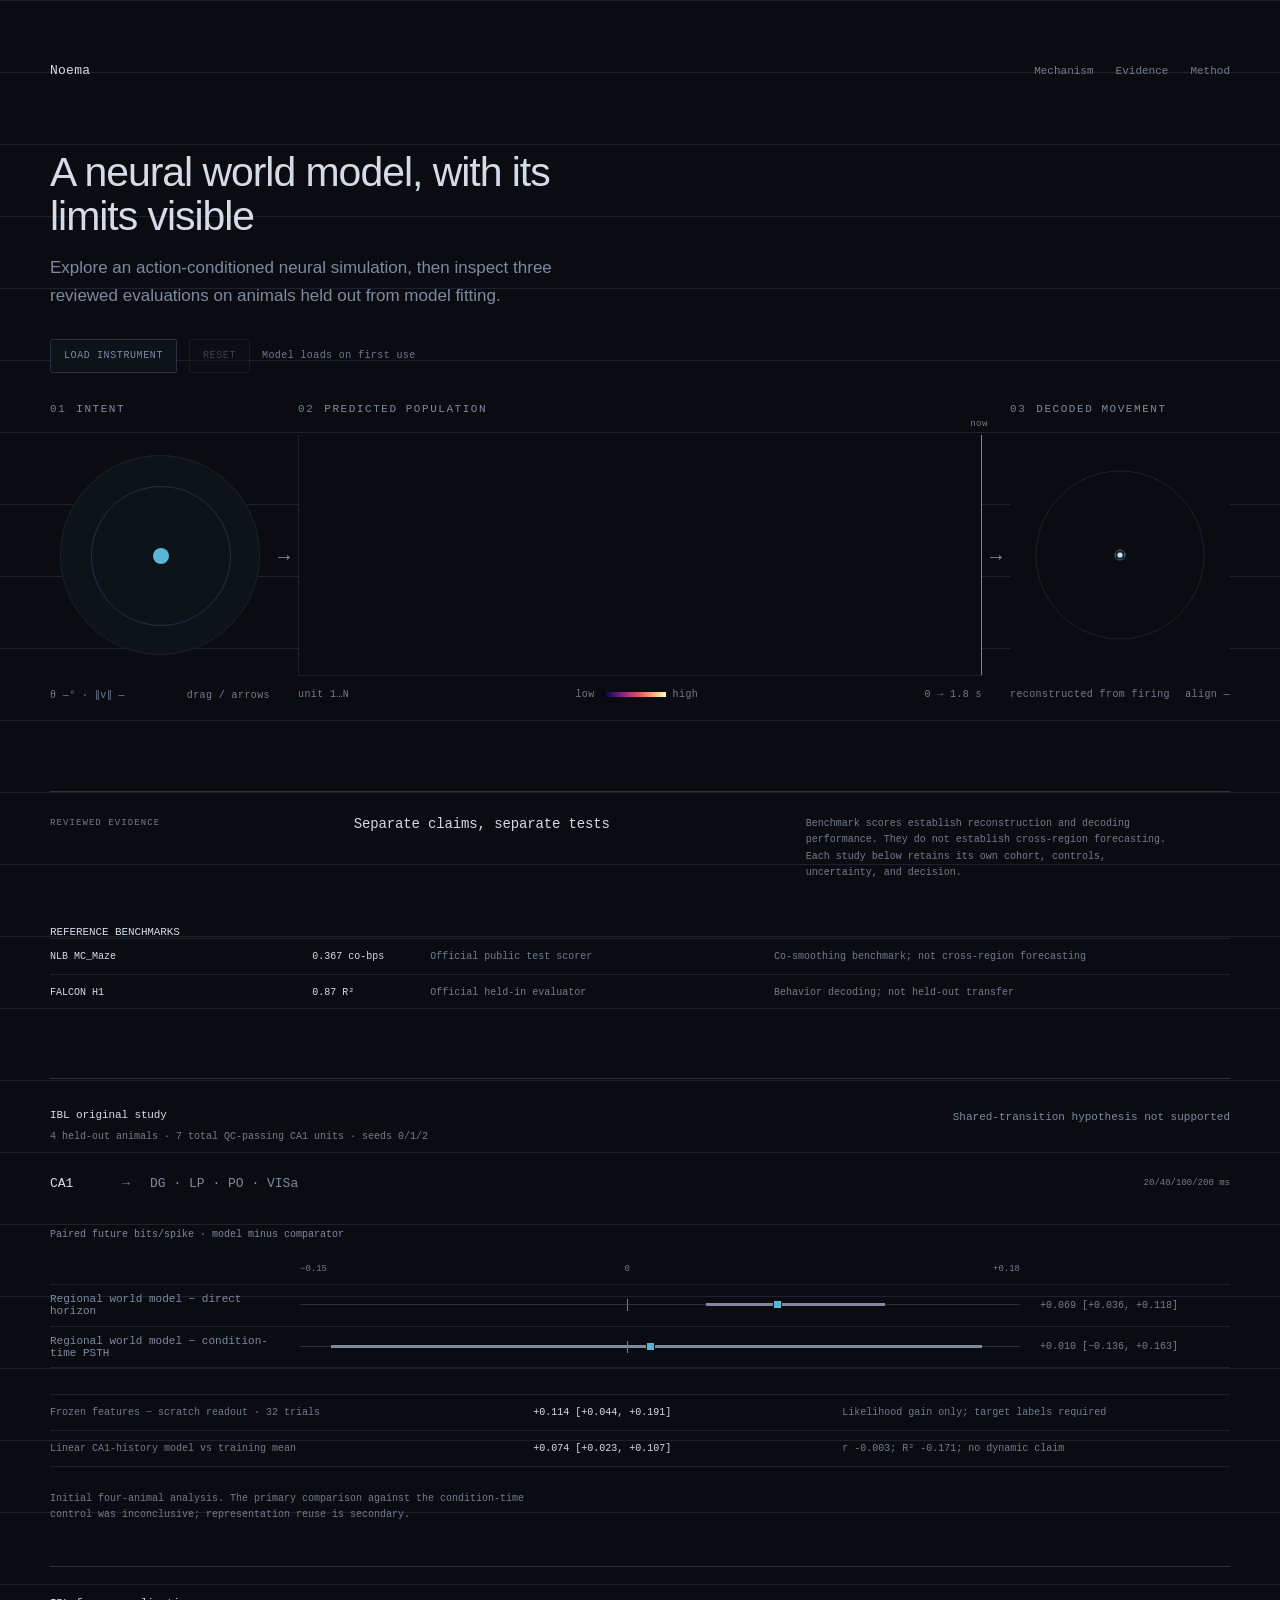
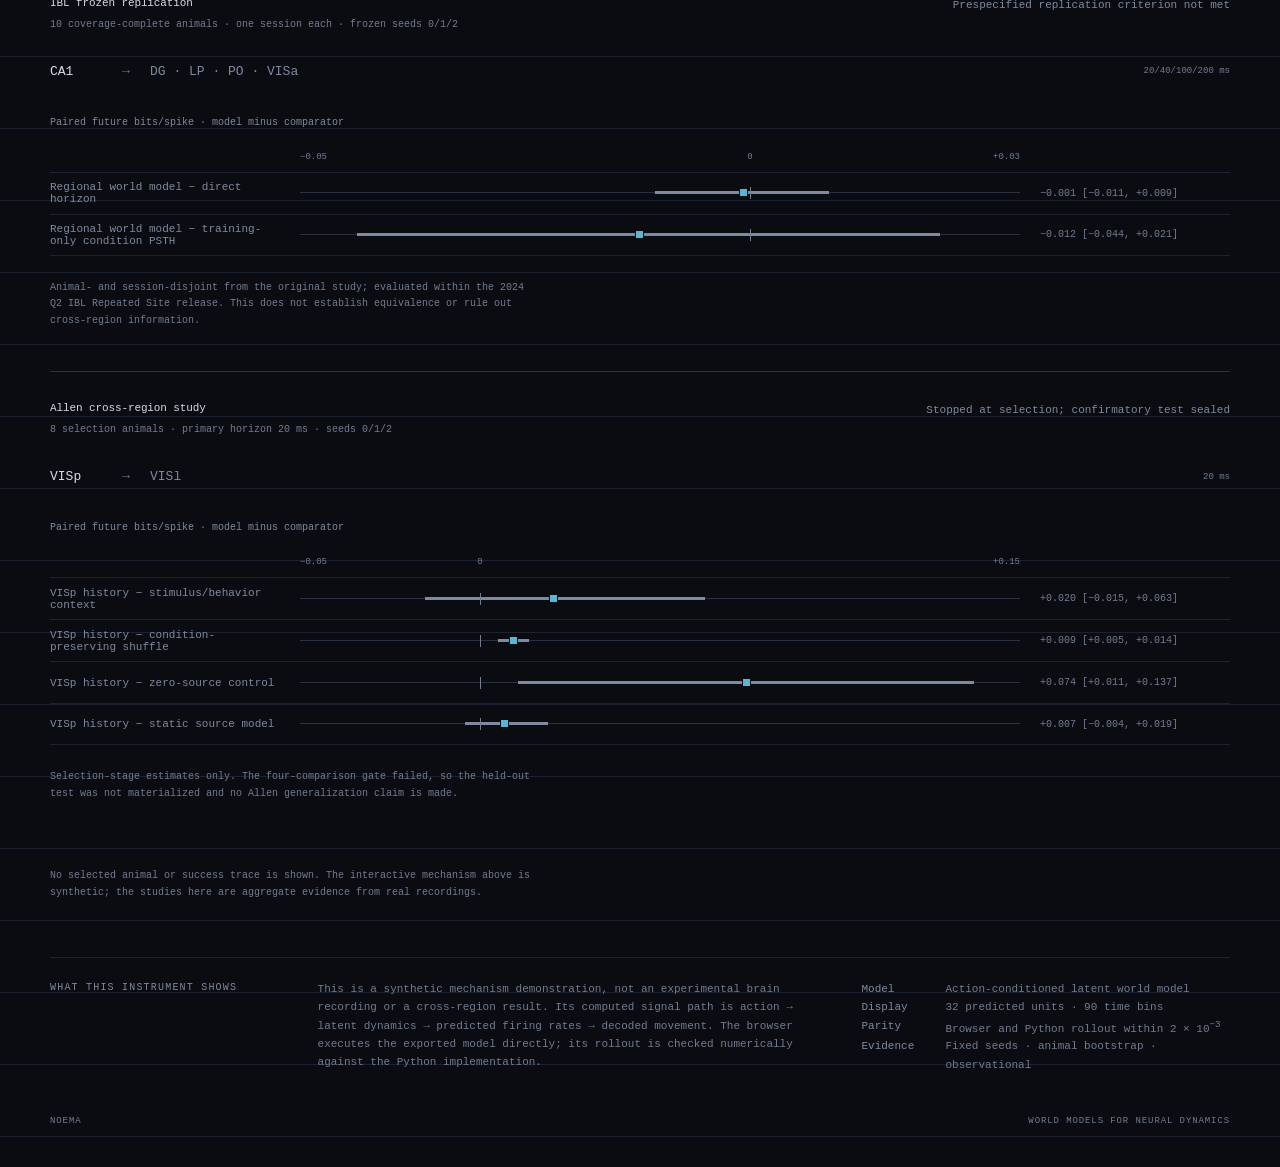
==== demo/site/index.html @ c27fa144 "restore the landing page sources These were dropped from the tree during an earlier history rewrite " ====
<!doctype html>
<html lang="en">
<head>
  <meta charset="utf-8">
  <meta name="viewport" content="width=device-width, initial-scale=1">
  <meta name="description" content="An interactive neural world-model instrument from Noema.">
  <meta name="theme-color" content="#0a0c11">
  <title>Noema — neural dynamics instrument</title>
  <link rel="icon" href="data:image/svg+xml,%3Csvg xmlns='http://www.w3.org/2000/svg' viewBox='0 0 32 32'%3E%3Ccircle cx='16' cy='16' r='6' fill='%2358b7d4'/%3E%3C/svg%3E">
  <link rel="stylesheet" href="./styles.css">
</head>
<body>
  <main class="wrap">
    <nav class="topbar" aria-label="Primary navigation">
      <a class="wordmark" href="#top">Noema</a>
      <div>
        <a href="#mechanism">Mechanism</a>
        <a href="#study">Evidence</a>
        <a href="#method">Method</a>
      </div>
    </nav>

    <header id="top">
      <h1>A neural world model, with its limits visible</h1>
      <p class="sub">
        Explore an action-conditioned neural simulation, then inspect three reviewed
        evaluations on animals held out from model fitting.
      </p>
    </header>

    <div class="controls" id="mechanism" aria-label="Simulation controls">
      <button id="toggle" type="button">Load instrument</button>
      <button id="reset" type="button" disabled>Reset</button>
      <span id="status" role="status" aria-live="polite">Model loads on first use</span>
    </div>

    <div class="rig" aria-label="World-model signal path">
      <section class="stage-col" aria-labelledby="intent-title">
        <h2 class="stage" id="intent-title"><span>01</span> Intent</h2>
        <div class="panel">
          <div
            id="pad"
            role="application"
            tabindex="0"
            aria-label="Movement control. Use arrow keys or W A S D."
            aria-describedby="pad-help"
          >
            <div class="grat-ring" aria-hidden="true"></div>
            <div class="grat-h" aria-hidden="true"></div>
            <div class="grat-v" aria-hidden="true"></div>
            <div id="vector" aria-hidden="true"></div>
            <div id="knob" aria-hidden="true"></div>
          </div>
        </div>
        <div class="cap">
          <output id="readout" class="idle" aria-label="Movement vector">θ —° · ‖v‖ —</output>
          <span>drag / arrows</span>
        </div>
        <p class="sr-only" id="pad-help">Press arrow keys or W A S D to steer. Press Escape to stop.</p>
      </section>

      <div class="flow" aria-hidden="true">→</div>

      <section class="stage-col" aria-labelledby="population-title">
        <h2 class="stage" id="population-title"><span>02</span> Predicted population</h2>
        <div class="panel panel-raster">
          <div class="raster-wrap">
            <canvas
              id="raster"
              width="90"
              height="32"
              role="img"
              aria-label="Predicted firing-rate heatmap, 32 units over 1.8 seconds"
            >
              Predicted firing-rate heatmap.
            </canvas>
            <div class="now" aria-hidden="true"></div>
            <span class="nowlbl" aria-hidden="true">now</span>
          </div>
        </div>
        <div class="cap">
          <span>unit 1…N</span>
          <span class="legend" aria-label="Firing scale from low to high"><i aria-hidden="true"></i></span>
          <span>0 → 1.8 s</span>
        </div>
      </section>

      <div class="flow" aria-hidden="true">→</div>

      <section class="stage-col" aria-labelledby="movement-title">
        <h2 class="stage" id="movement-title"><span>03</span> Decoded movement</h2>
        <div class="panel">
          <canvas
            id="path"
            width="220"
            height="200"
            role="img"
            aria-label="Path reconstructed from predicted population firing"
          >
            Movement path reconstructed from predicted firing.
          </canvas>
        </div>
        <div class="cap">
          <span>reconstructed from firing</span>
          <output id="align" aria-label="Intent and decoded movement alignment">align —</output>
        </div>
      </section>
    </div>

    <section class="study" id="study" aria-labelledby="study-title">
      <div class="evidence-intro">
        <p class="eyebrow">Reviewed evidence</p>
        <h2 id="study-title">Separate claims, separate tests</h2>
        <p>
          Benchmark scores establish reconstruction and decoding performance. They do not
          establish cross-region forecasting. Each study below retains its own cohort,
          controls, uncertainty, and decision.
        </p>
      </div>
      <div id="benchmark-ledger" aria-label="Public benchmark results"></div>
      <div id="study-list" aria-live="polite"></div>
      <p id="study-error" class="study-error" role="status"></p>
      <p class="study-note">
        No selected animal or success trace is shown. The interactive mechanism above is
        synthetic; the studies here are aggregate evidence from real recordings.
      </p>
    </section>

    <aside class="method" id="method" aria-labelledby="method-title">
      <h2 id="method-title">What this instrument shows</h2>
      <p>
        This is a synthetic mechanism demonstration, not an experimental brain
        recording or a cross-region result. Its computed signal path is
        action → latent dynamics → predicted firing rates → decoded movement.
        The browser executes the exported model directly; its rollout is checked
        numerically against the Python implementation.
      </p>
      <dl>
        <div><dt>Model</dt><dd>Action-conditioned latent world model</dd></div>
        <div><dt>Display</dt><dd>32 predicted units · 90 time bins</dd></div>
        <div><dt>Parity</dt><dd>Browser and Python rollout within 2 × 10<sup>−3</sup></dd></div>
        <div><dt>Evidence</dt><dd>Fixed seeds · animal bootstrap · observational</dd></div>
      </dl>
    </aside>

    <footer>
      <span>Noema</span>
      <span>world models for neural dynamics</span>
    </footer>
  </main>
  <script type="module" src="./app.mjs"></script>
  <script type="module" src="./study.mjs"></script>
</body>
</html>
---- demo/site/styles.css ----
:root {
  color-scheme: dark;
  --sans: "Avenir Next", "Neue Haas Grotesk Text Pro", "Helvetica Neue", sans-serif;
  --mono: "SFMono-Regular", "IBM Plex Mono", "Cascadia Mono", Menlo, monospace;
  --bg: #0a0c11;
  --surface: #0e1219;
  --hairline: #1c2230;
  --hairline-hi: #293040;
  --ink-1: #d5dce7;
  --ink-2: #7e8aa0;
  --ink-3: #717c91;
  --accent: #58b7d4;
  --accent-soft: rgb(88 183 212 / 38%);
  --error: #e78876;
}

* {
  box-sizing: border-box;
}

html {
  background: var(--bg);
}

body {
  margin: 0;
  background:
    linear-gradient(var(--hairline) 1px, transparent 1px) 0 0 / 100% 72px,
    var(--bg);
  color: var(--ink-1);
  font-family: var(--sans);
  -webkit-font-smoothing: antialiased;
}

button,
#pad {
  -webkit-tap-highlight-color: transparent;
}

button:focus-visible,
#pad:focus-visible {
  outline: 2px solid var(--accent);
  outline-offset: 4px;
}

.wrap {
  width: min(1180px, calc(100% - 48px));
  min-height: 100vh;
  margin: 0 auto;
  padding: clamp(40px, 7vh, 76px) 0 36px;
}

header {
  max-width: 760px;
}

.stage,
.cap,
.controls,
.study,
.method,
footer {
  font-family: var(--mono);
}

.topbar {
  display: flex;
  align-items: baseline;
  justify-content: space-between;
  margin-bottom: clamp(46px, 8vh, 88px);
  font: 11px var(--mono);
}

.topbar a {
  color: var(--ink-3);
  text-decoration: none;
}

.topbar a:hover,
.topbar a:focus-visible {
  color: var(--ink-1);
}

.topbar .wordmark {
  color: var(--ink-1);
  font-size: 13px;
  letter-spacing: .02em;
}

.topbar div {
  display: flex;
  gap: 22px;
}

h1 {
  max-width: 26ch;
  margin: 0 0 16px;
  font-size: clamp(26px, 3.2vw, 42px);
  font-weight: 520;
  letter-spacing: -.025em;
  line-height: 1.08;
}

.sub {
  max-width: 60ch;
  margin: 0;
  color: var(--ink-2);
  font-size: clamp(15px, 1.5vw, 17px);
  line-height: 1.6;
}

.controls {
  display: flex;
  align-items: center;
  gap: 12px;
  min-height: 34px;
  margin: 30px 0 26px;
  color: var(--ink-3);
  font-size: 10px;
  letter-spacing: .04em;
}

button {
  min-height: 34px;
  padding: 0 13px;
  border: 1px solid var(--hairline-hi);
  border-radius: 2px;
  background: var(--surface);
  color: var(--ink-2);
  cursor: pointer;
  font: inherit;
  letter-spacing: .06em;
  text-transform: uppercase;
}

button:hover:not(:disabled) {
  border-color: var(--ink-3);
  color: var(--ink-1);
}

button:disabled {
  cursor: default;
  opacity: .42;
}

#status[data-state="error"] {
  color: var(--error);
}

.rig {
  display: grid;
  grid-template-columns: 220px 28px minmax(300px, 1fr) 28px 220px;
  align-items: start;
}

.stage-col {
  min-width: 0;
}

.stage {
  display: flex;
  min-height: 22px;
  align-items: center;
  gap: 10px;
  margin: 0 0 14px;
  color: var(--ink-2);
  font-size: 11px;
  font-weight: 500;
  letter-spacing: .14em;
  line-height: 1;
  text-transform: uppercase;
}

.stage span {
  color: var(--ink-3);
}

.flow {
  align-self: start;
  margin-top: 146px;
  color: var(--ink-2);
  font-size: 20px;
  text-align: center;
  user-select: none;
}

.panel {
  display: flex;
  height: 240px;
  align-items: center;
  justify-content: center;
}

.panel-raster {
  display: block;
}

.cap {
  display: flex;
  min-height: 16px;
  align-items: baseline;
  justify-content: space-between;
  gap: 12px;
  margin-top: 14px;
  color: var(--ink-3);
  font-size: 10px;
  letter-spacing: .04em;
}

#pad {
  position: relative;
  width: 200px;
  height: 200px;
  border: 1px solid var(--hairline);
  border-radius: 50%;
  background: var(--surface);
  cursor: crosshair;
  touch-action: none;
}

.grat-ring {
  position: absolute;
  top: 30px;
  left: 30px;
  width: 140px;
  height: 140px;
  border: 1px solid var(--hairline-hi);
  border-radius: 50%;
  pointer-events: none;
}

.grat-h,
.grat-v {
  position: absolute;
  background: var(--hairline-hi);
  pointer-events: none;
}

.grat-h {
  top: 99px;
  left: 92px;
  width: 16px;
  height: 1px;
}

.grat-v {
  top: 92px;
  left: 99px;
  width: 1px;
  height: 16px;
}

#vector {
  position: absolute;
  top: 100px;
  left: 100px;
  width: 0;
  height: 1px;
  background: var(--accent-soft);
  pointer-events: none;
  transform-origin: left center;
}

#knob {
  position: absolute;
  top: 92px;
  left: 92px;
  width: 16px;
  height: 16px;
  border-radius: 50%;
  background: var(--accent);
  pointer-events: none;
  transition: transform .1s cubic-bezier(.4, 0, .2, 1);
}

#pad.grab #knob {
  transform: scale(1.08);
}

#pad.grab #vector {
  background: var(--accent);
}

#readout {
  color: var(--ink-2);
  white-space: nowrap;
}

#readout.idle,
#align {
  color: var(--ink-3);
}

.raster-wrap {
  position: relative;
  width: 100%;
  border-bottom: 1px solid var(--hairline);
  border-left: 1px solid var(--hairline);
}

#raster {
  display: block;
  width: 100%;
  height: 240px;
  background: var(--bg);
  image-rendering: pixelated;
}

.now {
  position: absolute;
  top: 0;
  right: 0;
  width: 1px;
  height: 100%;
  background: var(--ink-1);
  opacity: .6;
  pointer-events: none;
}

.nowlbl {
  position: absolute;
  top: -16px;
  right: -6px;
  color: var(--ink-3);
  font: 9px var(--mono);
  letter-spacing: .06em;
}

.legend {
  display: flex;
  align-items: center;
  gap: 7px;
}

.legend::before {
  content: "low";
}

.legend::after {
  content: "high";
}

.legend i {
  display: inline-block;
  width: 64px;
  height: 5px;
  background: linear-gradient(90deg, #000004, #2c1164, #711f81, #b5367a, #e55064, #fb8761, #fec287, #fcfdbf);
}

#path {
  display: block;
  width: 100%;
  height: 200px;
  background: var(--bg);
}

.study {
  margin-top: 86px;
  padding-top: 24px;
  border-top: 1px solid var(--hairline-hi);
}

.evidence-intro {
  display: grid;
  grid-template-columns: minmax(180px, .65fr) minmax(280px, 1fr) minmax(300px, 1fr);
  gap: 28px;
  align-items: start;
}

.evidence-intro .eyebrow {
  color: var(--ink-3);
  font-size: 9px;
  letter-spacing: .12em;
  text-transform: uppercase;
}

.evidence-intro p {
  max-width: 62ch;
  margin: 0;
  color: var(--ink-3);
  font-size: 10px;
  line-height: 1.65;
}

.benchmark-ledger {
  margin-top: 44px;
}

.benchmark-ledger h3 {
  margin-bottom: 12px;
  color: var(--ink-3);
  font-size: 9px;
  font-weight: 400;
  letter-spacing: .1em;
  text-transform: uppercase;
}

.benchmark-row {
  display: grid;
  grid-template-columns: minmax(130px, .75fr) 100px minmax(170px, 1fr) minmax(240px, 1.4fr);
  gap: 18px;
  padding: 12px 0;
  border-top: 1px solid var(--hairline);
  color: var(--ink-3);
  font-size: 10px;
}

.benchmark-row strong,
.benchmark-row b {
  color: var(--ink-1);
  font-weight: 500;
}

.benchmark-row small {
  color: var(--ink-3);
  font-size: inherit;
}

.study-list {
  margin-top: 68px;
}

.study-plate {
  padding: 30px 0 42px;
  border-top: 1px solid var(--hairline-hi);
}

.study-head {
  display: flex;
  align-items: start;
  justify-content: space-between;
  gap: 32px;
}

.study h2,
.study h3 {
  margin: 0;
  color: var(--ink-1);
  font-size: 14px;
  font-weight: 500;
  letter-spacing: -.01em;
}

.study h3 {
  font-size: 11px;
}

.study-head p {
  margin: 8px 0 0;
  color: var(--ink-3);
  font-size: 10px;
  line-height: 1.5;
}

.study-head .decision {
  margin: 0;
  max-width: 320px;
  color: var(--ink-2);
  font-size: 11px;
  text-align: right;
}

.study-head .decision[data-status="supported"] {
  color: var(--accent);
}

.route {
  display: grid;
  grid-template-columns: 72px 28px 1fr auto;
  align-items: center;
  margin: 32px 0 38px;
  color: var(--ink-2);
  font-size: 13px;
}

.route strong {
  color: var(--ink-1);
  font-weight: 500;
}

.route > span:first-of-type {
  color: var(--ink-3);
}

.route small {
  color: var(--ink-3);
  font-size: 9px;
}

.forest {
  margin: 0;
}

.forest figcaption {
  margin-bottom: 24px;
  color: var(--ink-2);
  font-size: 10px;
}

.forest-axis,
.forest-row {
  display: grid;
  grid-template-columns: minmax(160px, 230px) minmax(260px, 1fr) 190px;
  gap: 20px;
}

.forest-axis {
  margin-bottom: 10px;
  color: var(--ink-3);
  font-size: 9px;
}

.forest-axis-track {
  position: relative;
  display: flex;
  justify-content: space-between;
  grid-column: 2;
}

.forest-axis-track span:nth-child(2) {
  position: absolute;
  left: var(--zero);
  transform: translateX(-50%);
}

.forest-row {
  min-height: 42px;
  align-items: center;
  border-top: 1px solid var(--hairline);
  color: var(--ink-2);
  font-size: 11px;
}

.forest-row:last-of-type {
  border-bottom: 1px solid var(--hairline);
}

.forest-track {
  position: relative;
  height: 16px;
}

.forest-track::before,
.forest-track::after {
  position: absolute;
  top: 7px;
  content: "";
}

.forest-track::before {
  right: 0;
  left: 0;
  height: 1px;
  background: var(--hairline-hi);
}

.forest-track::after {
  top: 2px;
  bottom: 2px;
  left: var(--zero);
  width: 1px;
  background: var(--ink-3);
}

.forest-track i {
  position: absolute;
  top: 6px;
  left: var(--low);
  width: var(--width);
  height: 3px;
  background: var(--ink-2);
}

.forest-track b {
  position: absolute;
  top: 3px;
  left: var(--point);
  width: 9px;
  height: 9px;
  margin-left: -4px;
  border: 1px solid var(--bg);
  background: var(--accent);
}

.forest-row output {
  color: var(--ink-3);
  font-size: 10px;
}

.study-notes {
  margin-top: 26px;
}

.study-note-row {
  display: grid;
  grid-template-columns: minmax(220px, 1.2fr) minmax(180px, .75fr) minmax(240px, 1fr);
  gap: 18px;
  padding: 12px 0;
  border-top: 1px solid var(--hairline);
  color: var(--ink-3);
  font-size: 10px;
}

.study-note-row:last-child {
  border-bottom: 1px solid var(--hairline);
}

.study-note-row b {
  color: var(--ink-1);
  font-weight: 400;
}

.study-note-row small {
  font-size: inherit;
}

.study-boundary,
.study-note {
  max-width: 80ch;
  margin: 24px 0 0;
  color: var(--ink-3);
  font-size: 10px;
  line-height: 1.65;
}

.study-error {
  color: var(--error);
  font-size: 10px;
}

.method {
  display: grid;
  grid-template-columns: minmax(180px, .65fr) minmax(280px, 1.4fr) minmax(300px, 1fr);
  gap: 28px;
  margin-top: 56px;
  padding-top: 22px;
  border-top: 1px solid var(--hairline);
  color: var(--ink-3);
  font-size: 11px;
  line-height: 1.65;
}

.method h2 {
  margin: 0;
  color: var(--ink-2);
  font-size: 10px;
  font-weight: 500;
  letter-spacing: .12em;
  text-transform: uppercase;
}

.method p,
.method dl {
  margin: 0;
}

.method dl div {
  display: grid;
  grid-template-columns: 72px 1fr;
  gap: 12px;
}

.method dt {
  color: var(--ink-2);
}

.method dd {
  margin: 0;
}

footer {
  display: flex;
  justify-content: space-between;
  margin-top: 42px;
  color: var(--ink-3);
  font-size: 9px;
  letter-spacing: .1em;
  text-transform: uppercase;
}

.sr-only {
  position: absolute;
  width: 1px;
  height: 1px;
  padding: 0;
  overflow: hidden;
  clip: rect(0, 0, 0, 0);
  white-space: nowrap;
  border: 0;
}

@media (max-width: 900px) {
  .rig {
    grid-template-columns: 1fr;
    row-gap: 20px;
  }

  .flow {
    align-self: center;
    margin: 0;
    transform: rotate(90deg);
  }

  .panel {
    height: auto;
    min-height: 220px;
  }

  #pad {
    margin: 0 auto;
  }

  .method {
    grid-template-columns: 1fr;
    gap: 14px;
  }

  .evidence-intro {
    grid-template-columns: 1fr;
    gap: 12px;
  }

  .benchmark-row {
    grid-template-columns: 1fr 100px 1.5fr;
  }

  .benchmark-row small {
    grid-column: 1 / -1;
  }

  .forest-axis,
  .forest-row {
    grid-template-columns: minmax(140px, 190px) minmax(180px, 1fr) 155px;
  }

}

@media (max-width: 520px) {
  .wrap {
    width: min(100% - 28px, 1180px);
    padding-top: 32px;
  }

  .controls {
    flex-wrap: wrap;
  }

  .topbar {
    align-items: center;
  }

  .topbar div {
    gap: 14px;
  }

  .study-head {
    display: block;
  }

  .study-head .decision {
    margin-top: 18px;
    text-align: left;
  }

  .benchmark-row,
  .study-note-row {
    grid-template-columns: 1fr;
    gap: 6px;
  }

  .route {
    grid-template-columns: 52px 20px 1fr;
  }

  .route small {
    grid-column: 3;
    margin-top: 6px;
  }

  .forest-axis,
  .forest-row {
    grid-template-columns: 1fr;
    gap: 8px;
  }

  .forest-axis {
    display: none;
  }

  .forest-row {
    padding: 12px 0;
  }

  #status {
    flex-basis: 100%;
  }

  .cap {
    gap: 8px;
  }

  .legend i {
    width: 42px;
  }

  footer {
    gap: 20px;
  }
}

@media (prefers-reduced-motion: reduce) {
  #knob {
    transition: none;
  }
}
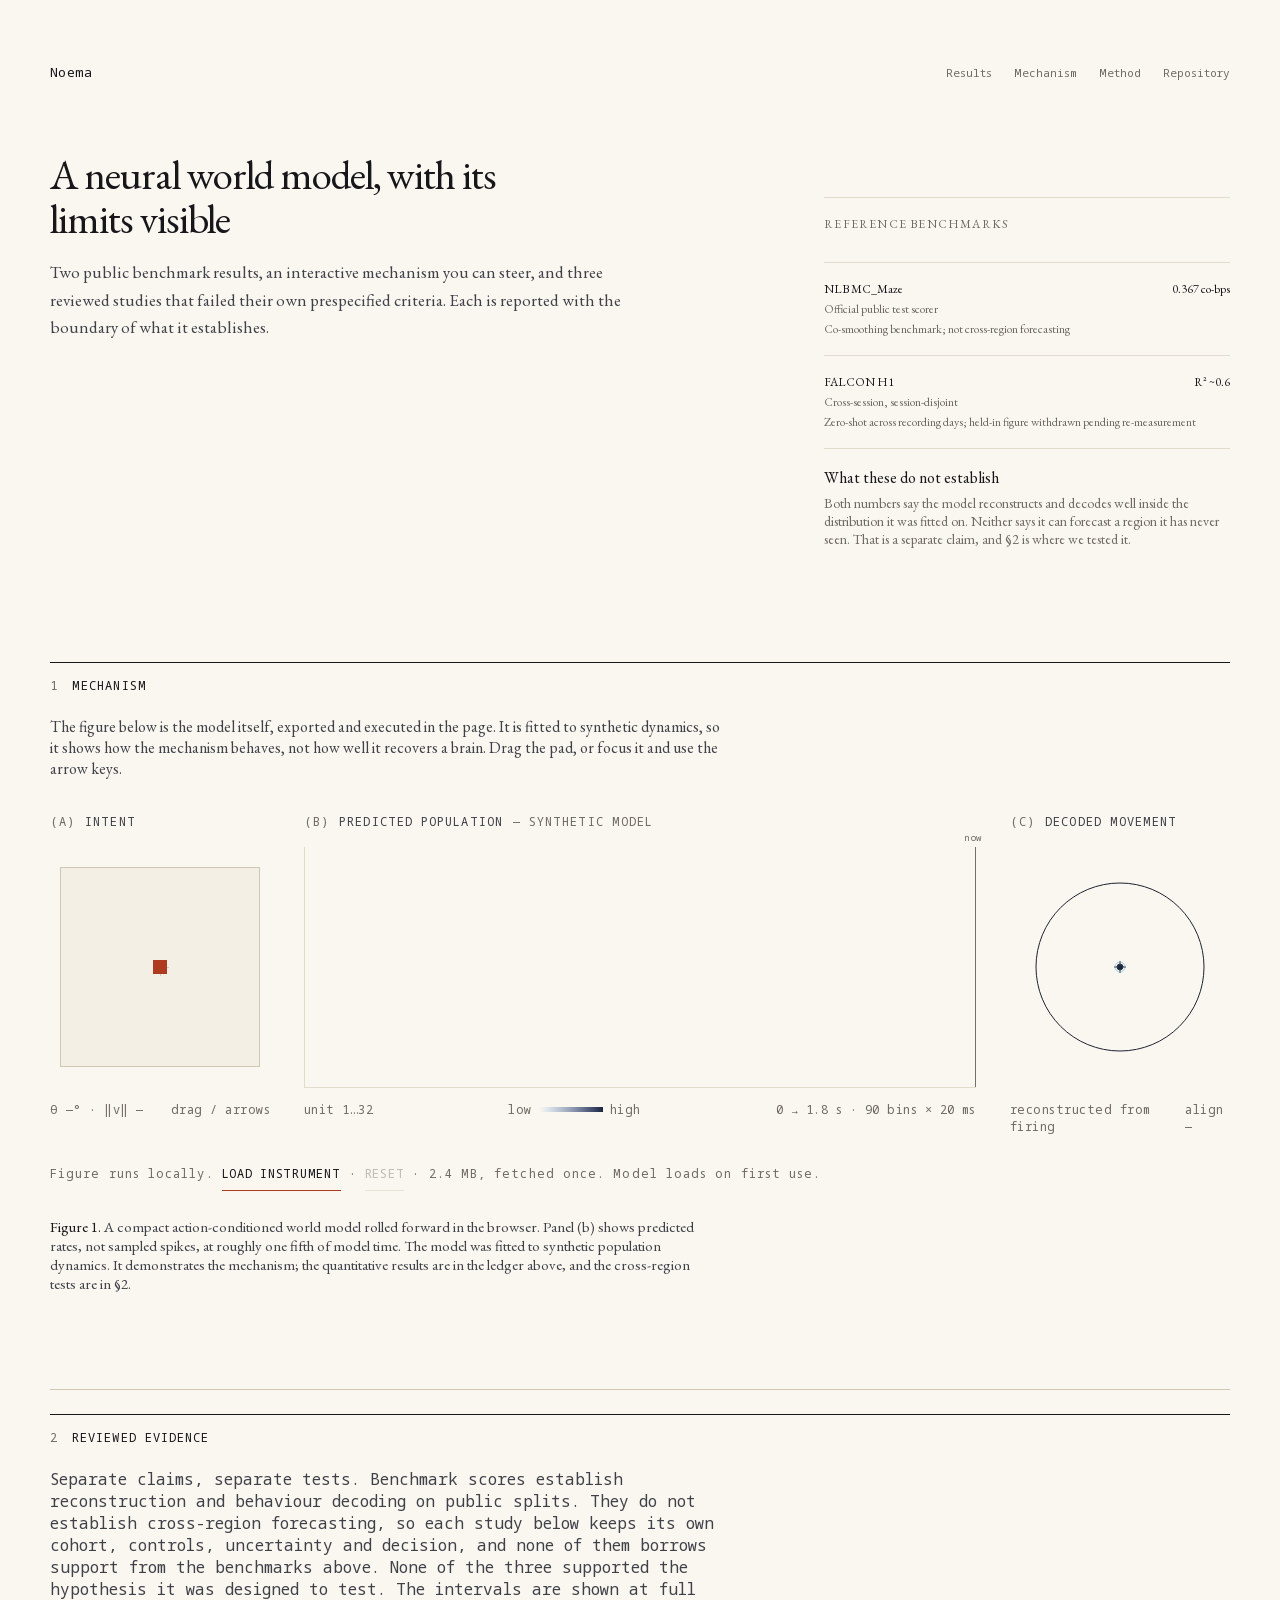
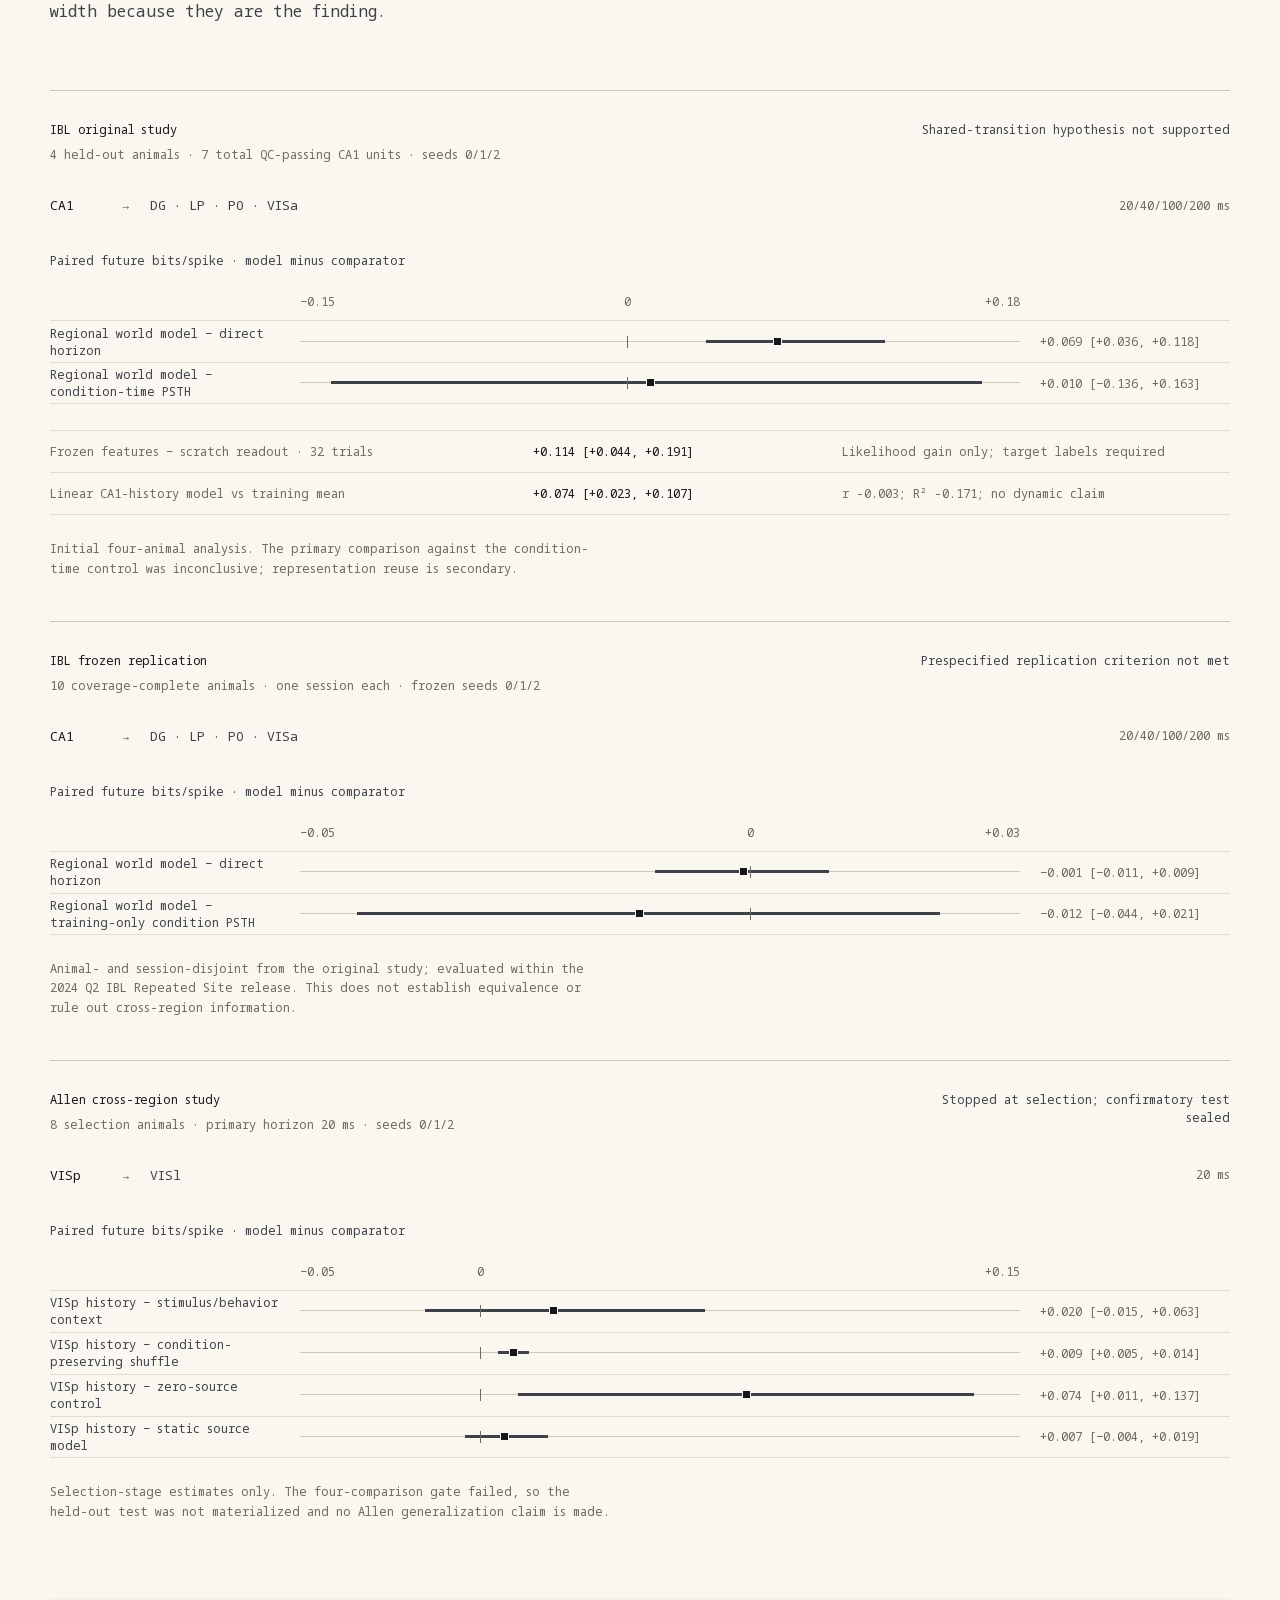
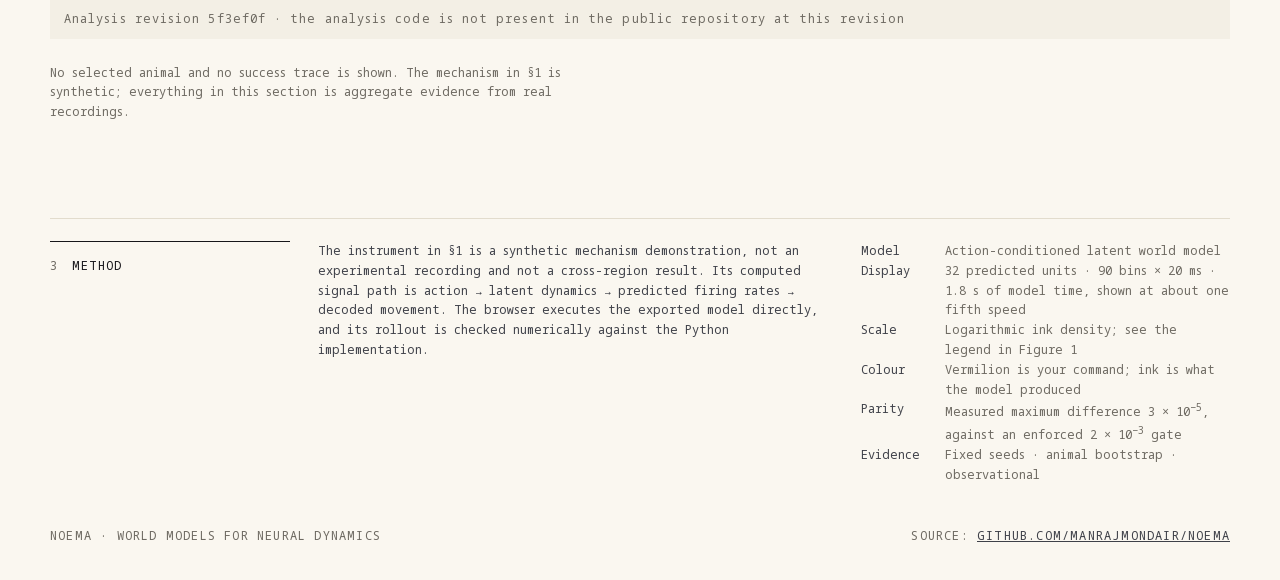
==== commit 102bdc9e: "restructure the landing page as numbered sections The two real numbers now arrive before the synthet" ====
--- a/demo/site/index.html
+++ b/demo/site/index.html
@@ -3,10 +3,10 @@
 <head>
   <meta charset="utf-8">
   <meta name="viewport" content="width=device-width, initial-scale=1">
-  <meta name="description" content="An interactive neural world-model instrument from Noema.">
-  <meta name="theme-color" content="#0a0c11">
-  <title>Noema — neural dynamics instrument</title>
-  <link rel="icon" href="data:image/svg+xml,%3Csvg xmlns='http://www.w3.org/2000/svg' viewBox='0 0 32 32'%3E%3Ccircle cx='16' cy='16' r='6' fill='%2358b7d4'/%3E%3C/svg%3E">
+  <meta name="description" content="A neural world model, reported with the boundary of what each result establishes.">
+  <meta name="theme-color" content="#FAF7F0">
+  <title>Noema — a neural world model, with its limits visible</title>
+  <link rel="icon" href="data:image/svg+xml,%3Csvg xmlns='http://www.w3.org/2000/svg' viewBox='0 0 32 32'%3E%3Ccircle cx='16' cy='16' r='6' fill='%2317161A'/%3E%3C/svg%3E">
   <link rel="stylesheet" href="./styles.css">
 </head>
 <body>
@@ -14,138 +14,163 @@
     <nav class="topbar" aria-label="Primary navigation">
       <a class="wordmark" href="#top">Noema</a>
       <div>
+        <a href="#results">Results</a>
         <a href="#mechanism">Mechanism</a>
-        <a href="#study">Evidence</a>
         <a href="#method">Method</a>
+        <a href="https://github.com/manrajmondair/noema">Repository</a>
       </div>
     </nav>
 
-    <header id="top">
-      <h1>A neural world model, with its limits visible</h1>
-      <p class="sub">
-        Explore an action-conditioned neural simulation, then inspect three reviewed
-        evaluations on animals held out from model fitting.
-      </p>
+    <header id="top" class="title-block">
+      <div class="title-main">
+        <h1>A neural world model, with its limits visible</h1>
+        <p class="sub">
+          Two public benchmark results, an interactive mechanism you can steer, and three
+          reviewed studies that failed their own prespecified criteria. Each is reported
+          with the boundary of what it establishes.
+        </p>
+      </div>
+      <!-- The limits occupy the same grid slot as a result. That placement is the
+           argument; moving it below would make it read as a footnote. -->
+      <div class="ledger" id="results">
+        <div id="benchmark-ledger" aria-label="Public benchmark results"></div>
+        <div class="ledger-cell ledger-limits">
+          <p class="eyebrow">What these do not establish</p>
+          <p>
+            Both numbers say the model reconstructs and decodes well inside the
+            distribution it was fitted on. Neither says it can forecast a region it has
+            never seen. That is a separate claim, and §2 is where we tested it.
+          </p>
+        </div>
+      </div>
     </header>
 
-    <div class="controls" id="mechanism" aria-label="Simulation controls">
-      <button id="toggle" type="button">Load instrument</button>
-      <button id="reset" type="button" disabled>Reset</button>
-      <span id="status" role="status" aria-live="polite">Model loads on first use</span>
-    </div>
+    <section class="doc-section" id="mechanism" aria-labelledby="mech-title">
+      <p class="section-mark"><span>1</span> Mechanism</p>
+      <h2 id="mech-title" class="sr-only">Mechanism</h2>
+      <p class="lede">
+        The figure below is the model itself, exported and executed in the page. It is
+        fitted to synthetic dynamics, so it shows how the mechanism behaves, not how well
+        it recovers a brain. Drag the pad, or focus it and use the arrow keys.
+      </p>
 
-    <div class="rig" aria-label="World-model signal path">
-      <section class="stage-col" aria-labelledby="intent-title">
-        <h2 class="stage" id="intent-title"><span>01</span> Intent</h2>
-        <div class="panel">
-          <div
-            id="pad"
-            role="application"
-            tabindex="0"
-            aria-label="Movement control. Use arrow keys or W A S D."
-            aria-describedby="pad-help"
-          >
-            <div class="grat-ring" aria-hidden="true"></div>
-            <div class="grat-h" aria-hidden="true"></div>
-            <div class="grat-v" aria-hidden="true"></div>
-            <div id="vector" aria-hidden="true"></div>
-            <div id="knob" aria-hidden="true"></div>
+      <div class="rig" aria-label="World-model signal path">
+        <section class="stage-col" aria-labelledby="intent-title">
+          <h3 class="stage" id="intent-title"><span>(a)</span> Intent</h3>
+          <div class="panel">
+            <div id="pad" role="application" tabindex="0"
+                 aria-label="Movement control. Use arrow keys or W A S D."
+                 aria-describedby="pad-help">
+              <div class="grat-h" aria-hidden="true"></div>
+              <div class="grat-v" aria-hidden="true"></div>
+              <div id="vector" aria-hidden="true"></div>
+              <div id="knob" aria-hidden="true"></div>
+            </div>
           </div>
-        </div>
-        <div class="cap">
-          <output id="readout" class="idle" aria-label="Movement vector">θ —° · ‖v‖ —</output>
-          <span>drag / arrows</span>
-        </div>
-        <p class="sr-only" id="pad-help">Press arrow keys or W A S D to steer. Press Escape to stop.</p>
-      </section>
+          <div class="cap">
+            <output id="readout" class="idle" aria-label="Movement vector">θ —° · ‖v‖ —</output>
+            <span>drag / arrows</span>
+          </div>
+          <p class="sr-only" id="pad-help">Press arrow keys or W A S D to steer. Press Escape to stop.</p>
+        </section>
 
-      <div class="flow" aria-hidden="true">→</div>
+        <section class="stage-col" aria-labelledby="population-title">
+          <h3 class="stage" id="population-title"><span>(b)</span> Predicted population <i>— synthetic model</i></h3>
+          <div class="panel panel-raster">
+            <div class="raster-wrap">
+              <canvas id="raster" width="90" height="32" role="img"
+                      aria-label="Predicted firing-rate heatmap, 32 units over 1.8 seconds">
+                Predicted firing-rate heatmap.
+              </canvas>
+              <div class="now" aria-hidden="true"></div>
+              <span class="nowlbl" aria-hidden="true">now</span>
+            </div>
+          </div>
+          <div class="cap">
+            <span>unit 1…32</span>
+            <span class="legend" aria-label="Firing scale from low to high"><i aria-hidden="true"></i></span>
+            <span>0 → 1.8 s · 90 bins × 20 ms</span>
+          </div>
+        </section>
 
-      <section class="stage-col" aria-labelledby="population-title">
-        <h2 class="stage" id="population-title"><span>02</span> Predicted population</h2>
-        <div class="panel panel-raster">
-          <div class="raster-wrap">
-            <canvas
-              id="raster"
-              width="90"
-              height="32"
-              role="img"
-              aria-label="Predicted firing-rate heatmap, 32 units over 1.8 seconds"
-            >
-              Predicted firing-rate heatmap.
+        <section class="stage-col" aria-labelledby="movement-title">
+          <h3 class="stage" id="movement-title"><span>(c)</span> Decoded movement</h3>
+          <div class="panel">
+            <canvas id="path" width="220" height="200" role="img"
+                    aria-label="Path reconstructed from predicted population firing">
+              Movement path reconstructed from predicted firing.
             </canvas>
-            <div class="now" aria-hidden="true"></div>
-            <span class="nowlbl" aria-hidden="true">now</span>
           </div>
-        </div>
-        <div class="cap">
-          <span>unit 1…N</span>
-          <span class="legend" aria-label="Firing scale from low to high"><i aria-hidden="true"></i></span>
-          <span>0 → 1.8 s</span>
-        </div>
-      </section>
+          <div class="cap">
+            <span>reconstructed from firing</span>
+            <output id="align" aria-label="Intent and decoded movement alignment">align —</output>
+          </div>
+        </section>
+      </div>
 
-      <div class="flow" aria-hidden="true">→</div>
+      <!-- The load control is a text affordance in the headnote rather than a button
+           above the figure: it is a property of the figure, not a call to action. -->
+      <p class="headnote">
+        Figure runs locally. <button id="toggle" type="button" class="affordance">Load instrument</button>
+        · <button id="reset" type="button" class="affordance" disabled>Reset</button>
+        · 2.4 MB, fetched once. <span id="status" role="status" aria-live="polite">Model loads on first use.</span>
+      </p>
 
-      <section class="stage-col" aria-labelledby="movement-title">
-        <h2 class="stage" id="movement-title"><span>03</span> Decoded movement</h2>
-        <div class="panel">
-          <canvas
-            id="path"
-            width="220"
-            height="200"
-            role="img"
-            aria-label="Path reconstructed from predicted population firing"
-          >
-            Movement path reconstructed from predicted firing.
-          </canvas>
-        </div>
-        <div class="cap">
-          <span>reconstructed from firing</span>
-          <output id="align" aria-label="Intent and decoded movement alignment">align —</output>
-        </div>
-      </section>
-    </div>
-
-    <section class="study" id="study" aria-labelledby="study-title">
-      <div class="evidence-intro">
-        <p class="eyebrow">Reviewed evidence</p>
-        <h2 id="study-title">Separate claims, separate tests</h2>
-        <p>
-          Benchmark scores establish reconstruction and decoding performance. They do not
-          establish cross-region forecasting. Each study below retains its own cohort,
-          controls, uncertainty, and decision.
-        </p>
-      </div>
-      <div id="benchmark-ledger" aria-label="Public benchmark results"></div>
-      <div id="study-list" aria-live="polite"></div>
-      <p id="study-error" class="study-error" role="status"></p>
-      <p class="study-note">
-        No selected animal or success trace is shown. The interactive mechanism above is
-        synthetic; the studies here are aggregate evidence from real recordings.
+      <p class="figcaption">
+        <b>Figure 1.</b> A compact action-conditioned world model rolled forward in the
+        browser. Panel (b) shows predicted rates, not sampled spikes, at roughly one fifth
+        of model time. The model was fitted to synthetic population dynamics. It
+        demonstrates the mechanism; the quantitative results are in the ledger above, and
+        the cross-region tests are in §2.
       </p>
     </section>
 
-    <aside class="method" id="method" aria-labelledby="method-title">
-      <h2 id="method-title">What this instrument shows</h2>
-      <p>
-        This is a synthetic mechanism demonstration, not an experimental brain
-        recording or a cross-region result. Its computed signal path is
-        action → latent dynamics → predicted firing rates → decoded movement.
-        The browser executes the exported model directly; its rollout is checked
-        numerically against the Python implementation.
+    <section class="doc-section study" id="study" aria-labelledby="study-title">
+      <p class="section-mark"><span>2</span> Reviewed evidence</p>
+      <h2 id="study-title" class="sr-only">Reviewed evidence</h2>
+      <p class="lede">
+        Separate claims, separate tests. Benchmark scores establish reconstruction and
+        behaviour decoding on public splits. They do not establish cross-region
+        forecasting, so each study below keeps its own cohort, controls, uncertainty and
+        decision, and none of them borrows support from the benchmarks above. None of the
+        three supported the hypothesis it was designed to test. The intervals are shown at
+        full width because they are the finding.
+      </p>
+      <div id="study-list" aria-live="polite"></div>
+      <p id="study-error" class="study-error" role="status"></p>
+      <p class="provenance">
+        Analysis revision 5f3ef0f · the analysis code is not present in the public
+        repository at this revision
+      </p>
+      <p class="study-note">
+        No selected animal and no success trace is shown. The mechanism in §1 is
+        synthetic; everything in this section is aggregate evidence from real recordings.
+      </p>
+    </section>
+
+    <section class="doc-section method" id="method" aria-labelledby="method-title">
+      <p class="section-mark"><span>3</span> Method</p>
+      <h2 id="method-title" class="sr-only">Method</h2>
+      <p class="lede">
+        The instrument in §1 is a synthetic mechanism demonstration, not an experimental
+        recording and not a cross-region result. Its computed signal path is
+        action → latent dynamics → predicted firing rates → decoded movement. The browser
+        executes the exported model directly, and its rollout is checked numerically
+        against the Python implementation.
       </p>
       <dl>
         <div><dt>Model</dt><dd>Action-conditioned latent world model</dd></div>
-        <div><dt>Display</dt><dd>32 predicted units · 90 time bins</dd></div>
-        <div><dt>Parity</dt><dd>Browser and Python rollout within 2 × 10<sup>−3</sup></dd></div>
+        <div><dt>Display</dt><dd>32 predicted units · 90 bins × 20 ms · 1.8 s of model time, shown at about one fifth speed</dd></div>
+        <div><dt>Scale</dt><dd>Logarithmic ink density; see the legend in Figure 1</dd></div>
+        <div><dt>Colour</dt><dd>Vermilion is your command; ink is what the model produced</dd></div>
+        <div><dt>Parity</dt><dd>Measured maximum difference 3 × 10<sup>−5</sup>, against an enforced 2 × 10<sup>−3</sup> gate</dd></div>
         <div><dt>Evidence</dt><dd>Fixed seeds · animal bootstrap · observational</dd></div>
       </dl>
-    </aside>
+    </section>
 
     <footer>
-      <span>Noema</span>
-      <span>world models for neural dynamics</span>
+      <span>Noema · world models for neural dynamics</span>
+      <span>Source: <a href="https://github.com/manrajmondair/noema">github.com/manrajmondair/noema</a></span>
     </footer>
   </main>
   <script type="module" src="./app.mjs"></script>
--- a/demo/site/styles.css
+++ b/demo/site/styles.css
@@ -1,17 +1,26 @@
+@font-face{font-family:"Noema Display";src:url(./noema-display.woff2) format("woff2");font-weight:400 700;font-style:normal;font-display:swap}
+@font-face{font-family:"Noema Text";src:url(./noema-text.woff2) format("woff2");font-weight:400;font-style:normal;font-display:swap}
+@font-face{font-family:"Noema Data";src:url(./noema-data.woff2) format("woff2");font-weight:400;font-style:normal;font-display:swap}
+
 :root {
-  color-scheme: dark;
-  --sans: "Avenir Next", "Neue Haas Grotesk Text Pro", "Helvetica Neue", sans-serif;
-  --mono: "SFMono-Regular", "IBM Plex Mono", "Cascadia Mono", Menlo, monospace;
-  --bg: #0a0c11;
-  --surface: #0e1219;
-  --hairline: #1c2230;
-  --hairline-hi: #293040;
-  --ink-1: #d5dce7;
-  --ink-2: #7e8aa0;
-  --ink-3: #717c91;
-  --accent: #58b7d4;
-  --accent-soft: rgb(88 183 212 / 38%);
-  --error: #e78876;
+  color-scheme: light;
+  --serif: "Noema Text", Charter, "Palatino Linotype", Palatino, Georgia, serif;
+  --display: "Noema Display", var(--serif);
+  --sans: var(--serif);
+  --mono: "Noema Data", ui-monospace, SFMono-Regular, Menlo, Consolas, monospace;
+  --bg: #FAF7F0;
+  --surface: #F3EFE5;
+  --hairline: #E2DCCD;
+  --hairline-hi: #CFC7B4;
+  --ink-1: #17161A;
+  --ink-2: #3F4149;
+  --ink-3: #6E6A62;
+  /* One spot colour, reserved for what the reader controls. It never states a
+     result, which is what lets the evidence section carry three null studies. */
+  --accent: #B03A1E;
+  --accent-soft: rgb(176 58 30 / 30%);
+  --error: #B03A1E;
+  --decoded: #1D243E;
 }
 
 * {
@@ -24,12 +33,10 @@
 
 body {
   margin: 0;
-  background:
-    linear-gradient(var(--hairline) 1px, transparent 1px) 0 0 / 100% 72px,
-    var(--bg);
+  background: var(--bg);
   color: var(--ink-1);
-  font-family: var(--sans);
-  -webkit-font-smoothing: antialiased;
+  font-family: var(--serif);
+  font-synthesis: none;
 }
 
 button,
@@ -53,6 +60,9 @@
 header {
   max-width: 760px;
 }
+
+/* The title block spans the measure; only prose inside it is held to 760px. */
+header.title-block { max-width: none; }
 
 .stage,
 .cap,
@@ -116,7 +126,7 @@
   min-height: 34px;
   margin: 30px 0 26px;
   color: var(--ink-3);
-  font-size: 10px;
+  font-size: 12px;
   letter-spacing: .04em;
 }
 
@@ -124,7 +134,6 @@
   min-height: 34px;
   padding: 0 13px;
   border: 1px solid var(--hairline-hi);
-  border-radius: 2px;
   background: var(--surface);
   color: var(--ink-2);
   cursor: pointer;
@@ -149,7 +158,8 @@
 
 .rig {
   display: grid;
-  grid-template-columns: 220px 28px minmax(300px, 1fr) 28px 220px;
+  grid-template-columns: 220px minmax(300px, 1fr) 220px;
+  gap: 34px;
   align-items: start;
 }
 
@@ -164,9 +174,9 @@
   gap: 10px;
   margin: 0 0 14px;
   color: var(--ink-2);
-  font-size: 11px;
+  font-size: 12px;
   font-weight: 500;
-  letter-spacing: .14em;
+  letter-spacing: .09em;
   line-height: 1;
   text-transform: uppercase;
 }
@@ -203,7 +213,7 @@
   gap: 12px;
   margin-top: 14px;
   color: var(--ink-3);
-  font-size: 10px;
+  font-size: 12px;
   letter-spacing: .04em;
 }
 
@@ -211,23 +221,12 @@
   position: relative;
   width: 200px;
   height: 200px;
-  border: 1px solid var(--hairline);
-  border-radius: 50%;
+  border: 1px solid var(--hairline-hi);
   background: var(--surface);
   cursor: crosshair;
   touch-action: none;
 }
 
-.grat-ring {
-  position: absolute;
-  top: 30px;
-  left: 30px;
-  width: 140px;
-  height: 140px;
-  border: 1px solid var(--hairline-hi);
-  border-radius: 50%;
-  pointer-events: none;
-}
 
 .grat-h,
 .grat-v {
@@ -265,9 +264,8 @@
   position: absolute;
   top: 92px;
   left: 92px;
-  width: 16px;
-  height: 16px;
-  border-radius: 50%;
+  width: 14px;
+  height: 14px;
   background: var(--accent);
   pointer-events: none;
   transition: transform .1s cubic-bezier(.4, 0, .2, 1);
@@ -344,7 +342,7 @@
   display: inline-block;
   width: 64px;
   height: 5px;
-  background: linear-gradient(90deg, #000004, #2c1164, #711f81, #b5367a, #e55064, #fb8761, #fec287, #fcfdbf);
+  background: linear-gradient(90deg,#FAF7F0,#E1E7EE,#C8D1DE,#AFB9CA,#939FB5,#76829D,#576381,#394363,#1D243E);
 }
 
 #path {
@@ -369,7 +367,7 @@
 
 .evidence-intro .eyebrow {
   color: var(--ink-3);
-  font-size: 9px;
+  font-size: 12px;
   letter-spacing: .12em;
   text-transform: uppercase;
 }
@@ -378,7 +376,7 @@
   max-width: 62ch;
   margin: 0;
   color: var(--ink-3);
-  font-size: 10px;
+  font-size: 12px;
   line-height: 1.65;
 }
 
@@ -389,7 +387,7 @@
 .benchmark-ledger h3 {
   margin-bottom: 12px;
   color: var(--ink-3);
-  font-size: 9px;
+  font-size: 12px;
   font-weight: 400;
   letter-spacing: .1em;
   text-transform: uppercase;
@@ -397,12 +395,13 @@
 
 .benchmark-row {
   display: grid;
-  grid-template-columns: minmax(130px, .75fr) 100px minmax(170px, 1fr) minmax(240px, 1.4fr);
-  gap: 18px;
+  grid-template-columns: 1fr auto;
+  gap: 4px 18px;
+  min-width: 0;
   padding: 12px 0;
   border-top: 1px solid var(--hairline);
   color: var(--ink-3);
-  font-size: 10px;
+  font-size: 12px;
 }
 
 .benchmark-row strong,
@@ -415,6 +414,14 @@
   color: var(--ink-3);
   font-size: inherit;
 }
+
+/* The scorer and the boundary run full width beneath the score, so the boundary
+   reads as part of the result rather than as a column that can be skipped. */
+.benchmark-row > :nth-child(3),
+.benchmark-row > :nth-child(4) { grid-column: 1 / -1; }
+.benchmark-row > :nth-child(2) { text-align: right; white-space: nowrap; }
+.benchmark-row > :nth-child(4) { color: var(--ink-3); }
+.benchmark-ledger h3 { margin-top: 0; }
 
 .study-list {
   margin-top: 68px;
@@ -442,13 +449,13 @@
 }
 
 .study h3 {
-  font-size: 11px;
+  font-size: 12px;
 }
 
 .study-head p {
   margin: 8px 0 0;
   color: var(--ink-3);
-  font-size: 10px;
+  font-size: 12px;
   line-height: 1.5;
 }
 
@@ -456,12 +463,8 @@
   margin: 0;
   max-width: 320px;
   color: var(--ink-2);
-  font-size: 11px;
+  font-size: 12px;
   text-align: right;
-}
-
-.study-head .decision[data-status="supported"] {
-  color: var(--accent);
 }
 
 .route {
@@ -484,7 +487,7 @@
 
 .route small {
   color: var(--ink-3);
-  font-size: 9px;
+  font-size: 12px;
 }
 
 .forest {
@@ -494,7 +497,7 @@
 .forest figcaption {
   margin-bottom: 24px;
   color: var(--ink-2);
-  font-size: 10px;
+  font-size: 12px;
 }
 
 .forest-axis,
@@ -507,7 +510,7 @@
 .forest-axis {
   margin-bottom: 10px;
   color: var(--ink-3);
-  font-size: 9px;
+  font-size: 12px;
 }
 
 .forest-axis-track {
@@ -528,7 +531,7 @@
   align-items: center;
   border-top: 1px solid var(--hairline);
   color: var(--ink-2);
-  font-size: 11px;
+  font-size: 12px;
 }
 
 .forest-row:last-of-type {
@@ -579,12 +582,12 @@
   height: 9px;
   margin-left: -4px;
   border: 1px solid var(--bg);
-  background: var(--accent);
+  background: var(--ink-1);
 }
 
 .forest-row output {
   color: var(--ink-3);
-  font-size: 10px;
+  font-size: 12px;
 }
 
 .study-notes {
@@ -598,7 +601,7 @@
   padding: 12px 0;
   border-top: 1px solid var(--hairline);
   color: var(--ink-3);
-  font-size: 10px;
+  font-size: 12px;
 }
 
 .study-note-row:last-child {
@@ -619,13 +622,13 @@
   max-width: 80ch;
   margin: 24px 0 0;
   color: var(--ink-3);
-  font-size: 10px;
+  font-size: 12px;
   line-height: 1.65;
 }
 
 .study-error {
   color: var(--error);
-  font-size: 10px;
+  font-size: 12px;
 }
 
 .method {
@@ -636,14 +639,14 @@
   padding-top: 22px;
   border-top: 1px solid var(--hairline);
   color: var(--ink-3);
-  font-size: 11px;
+  font-size: 12px;
   line-height: 1.65;
 }
 
 .method h2 {
   margin: 0;
   color: var(--ink-2);
-  font-size: 10px;
+  font-size: 12px;
   font-weight: 500;
   letter-spacing: .12em;
   text-transform: uppercase;
@@ -673,7 +676,7 @@
   justify-content: space-between;
   margin-top: 42px;
   color: var(--ink-3);
-  font-size: 9px;
+  font-size: 12px;
   letter-spacing: .1em;
   text-transform: uppercase;
 }
@@ -813,3 +816,53 @@
     transition: none;
   }
 }
+
+
+/* ── document structure ─────────────────────────────────────────────────────
+   The page is set as a paper: a masthead, a title block whose ledger sits beside
+   the headline, then numbered sections. Sectioning is a rule and whitespace; there
+   is no card anywhere on this page. */
+.title-block { display: grid; grid-template-columns: 1fr; gap: 40px; margin: 56px 0 0; }
+@media (min-width: 900px) { .title-block { grid-template-columns: 7fr 4fr; gap: 64px; } }
+.title-main { min-width: 0; }
+.title-main h1 { margin: 0 0 18px; max-width: 12em; }
+.title-main .sub { max-width: 34em; }
+.ledger { display: flex; flex-direction: column; min-width: 0; }
+.ledger-cell, #benchmark-ledger > * { border-top: 1px solid var(--hairline); padding: 18px 0; }
+.ledger-limits p:last-child { margin: 6px 0 0; font-size: 14px; color: var(--ink-3); }
+.ledger .eyebrow { margin: 0; }
+
+.doc-section { margin: 96px 0 0; }
+.section-mark {
+  display: flex; align-items: baseline; gap: 14px; margin: 0 0 22px;
+  padding-top: 14px; border-top: 1px solid var(--ink-1);
+  font-family: var(--mono); font-size: 12px; letter-spacing: .09em;
+  text-transform: uppercase; color: var(--ink-1);
+}
+.section-mark span { color: var(--ink-3); }
+.lede { max-width: 42em; margin: 0 0 32px; color: var(--ink-2); }
+.figcaption { max-width: 44em; margin: 26px 0 0; font-size: 15px; color: var(--ink-2); }
+.figcaption b { font-weight: 400; color: var(--ink-1); }
+
+/* The load control is a property of the figure, so it is set as running text with
+   an underline, not as a button competing with the figure for attention. */
+.headnote {
+  margin: 22px 0 0; font-family: var(--mono); font-size: 12px;
+  letter-spacing: .09em; color: var(--ink-3);
+}
+.affordance {
+  background: none; border: 0; border-radius: 0; padding: 0; margin: 0;
+  font: inherit; color: var(--ink-1); cursor: pointer;
+  border-bottom: 1px solid var(--accent);
+}
+.affordance:hover:not(:disabled) { border-bottom-width: 2px; }
+.affordance:disabled { color: var(--ink-3); border-bottom-color: var(--hairline-hi); cursor: default; }
+
+/* The generator for these numbers is not in the public tree, so the page says so
+   rather than presenting them as if the path back to code were open. */
+.provenance {
+  margin: 34px 0 0; padding: 12px 14px; background: var(--surface);
+  font-family: var(--mono); font-size: 12px; letter-spacing: .09em; color: var(--ink-3);
+}
+.stage i { font-style: normal; color: var(--ink-3); }
+footer a { color: var(--ink-2); }
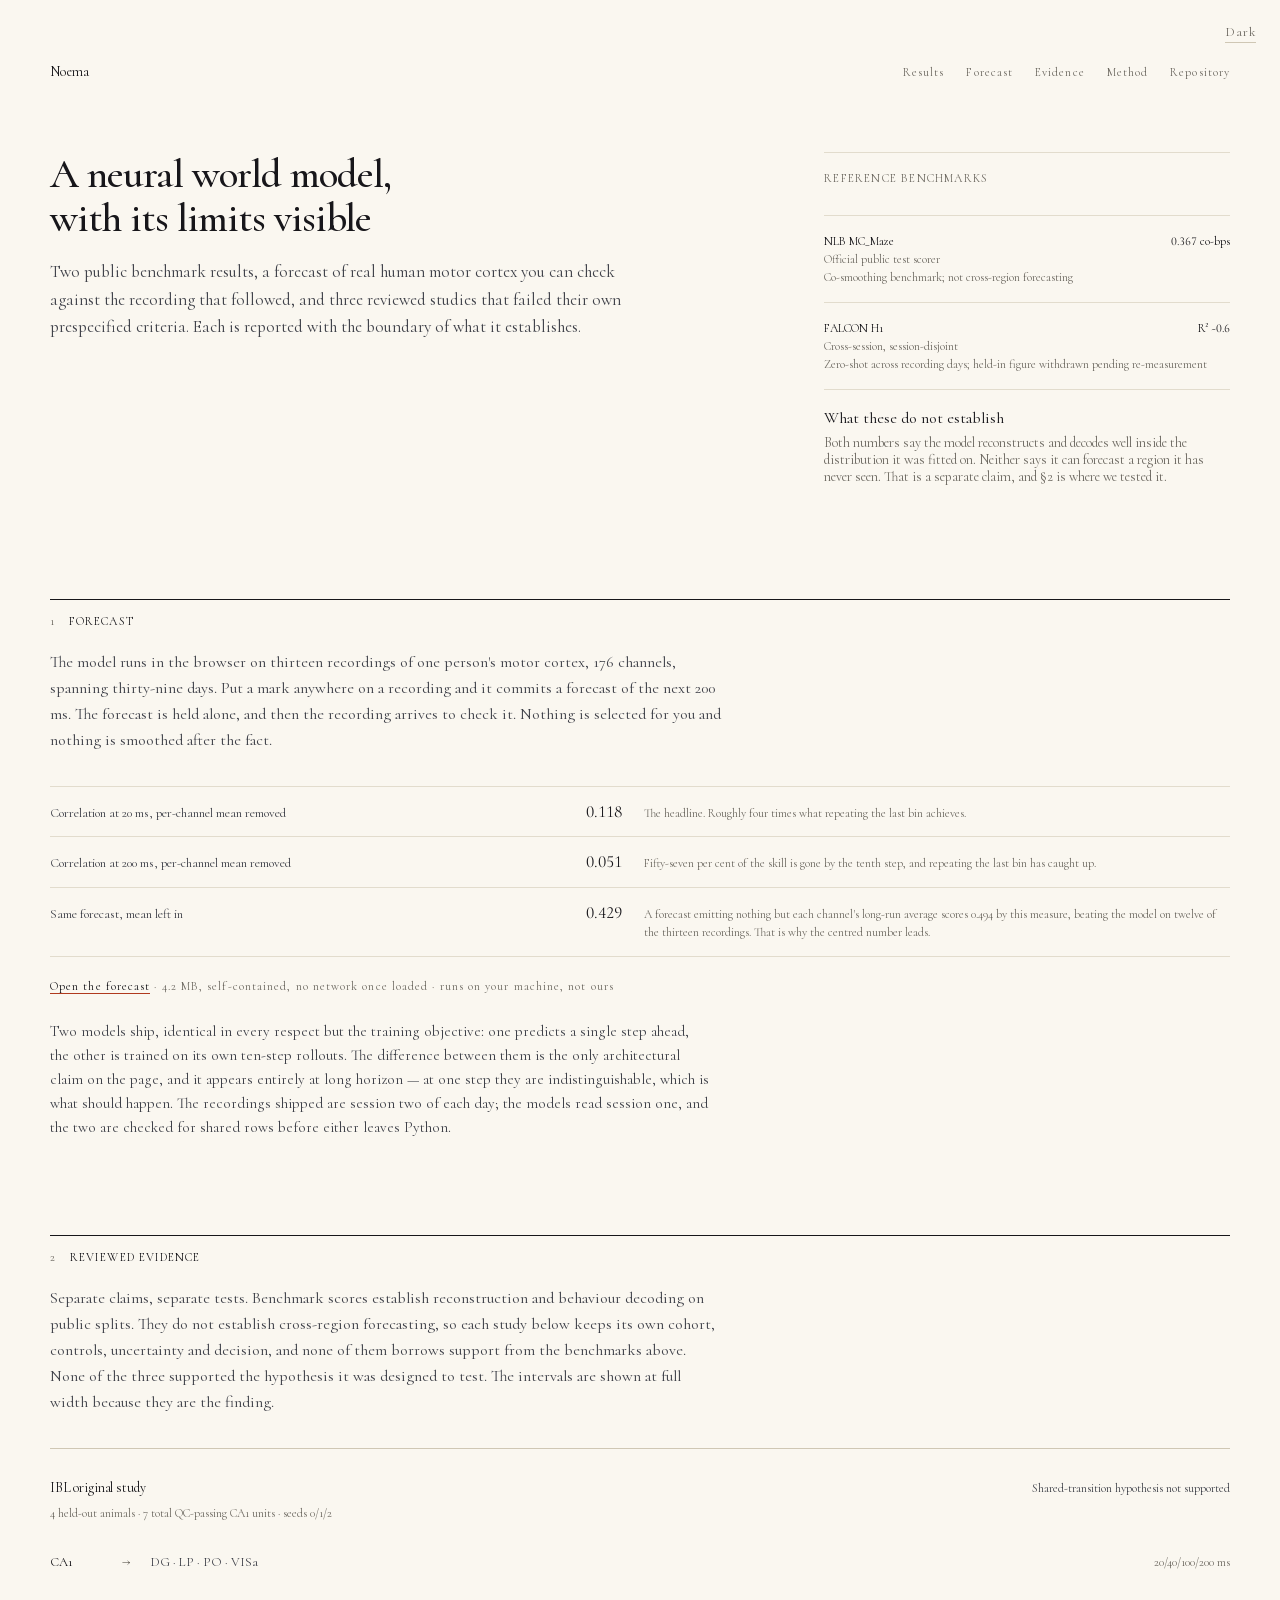
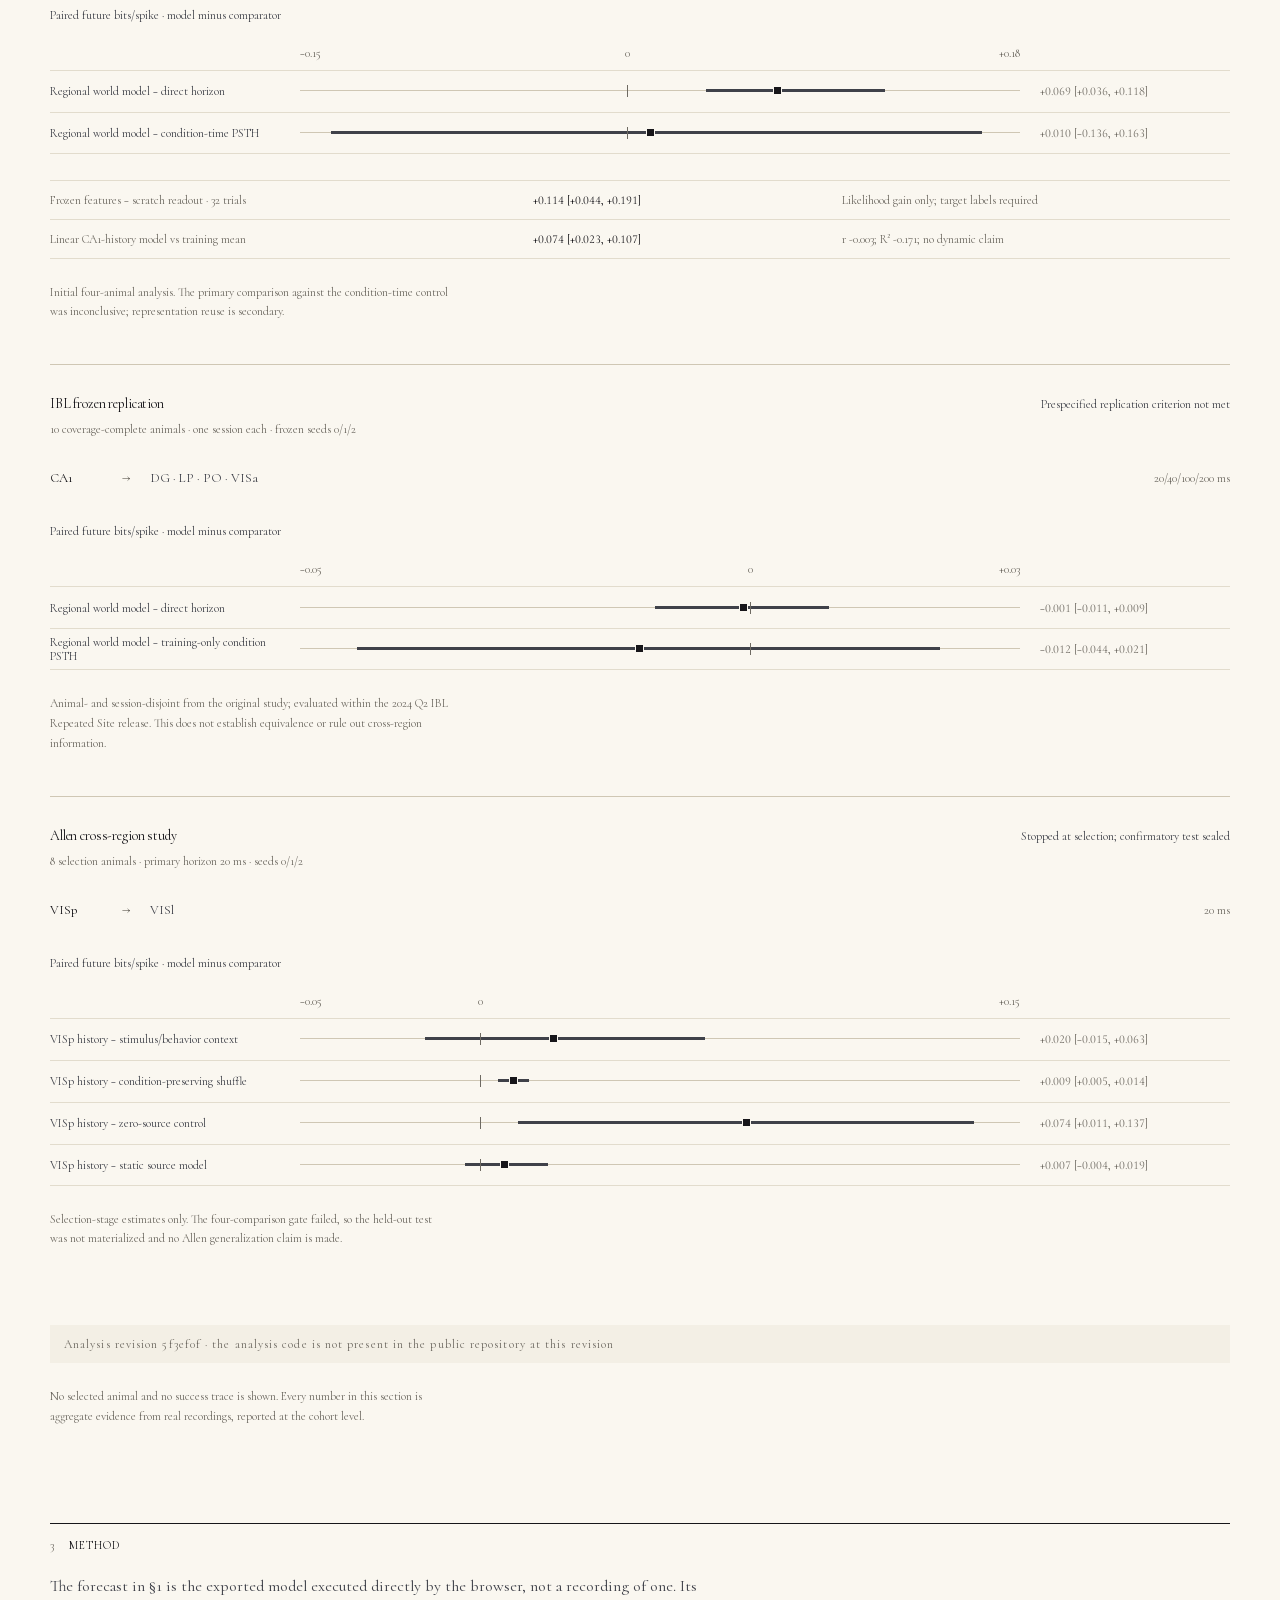
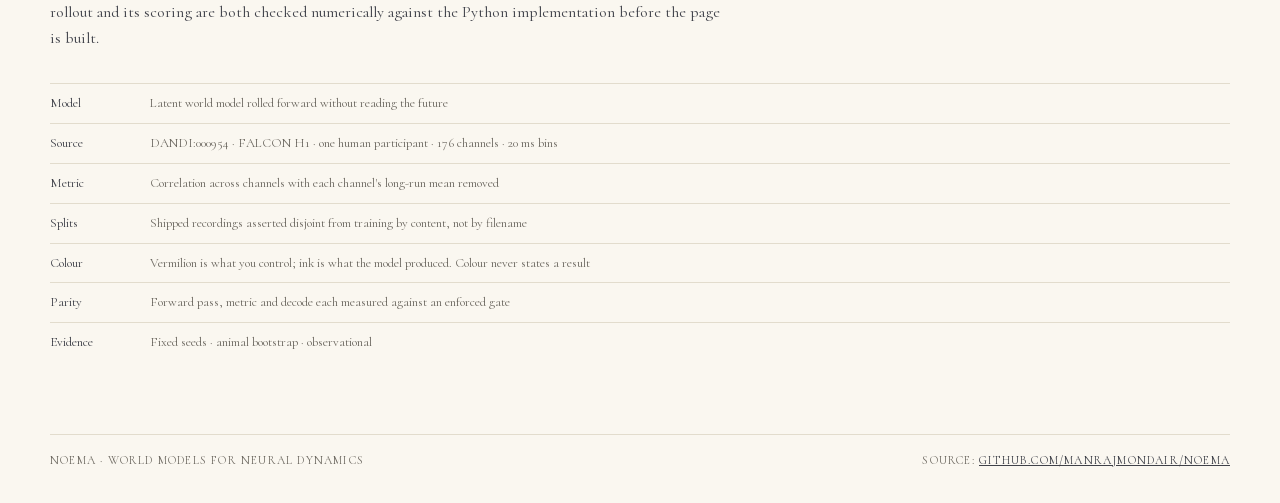
==== commit 76ba4dd8: "give the site a page that exists and a deploy that reproduces The site described an interactive mech" ====
--- a/demo/site/index.html
+++ b/demo/site/index.html
@@ -7,27 +7,36 @@
   <meta name="theme-color" content="#FAF7F0">
   <title>Noema — a neural world model, with its limits visible</title>
   <link rel="icon" href="data:image/svg+xml,%3Csvg xmlns='http://www.w3.org/2000/svg' viewBox='0 0 32 32'%3E%3Ccircle cx='16' cy='16' r='6' fill='%2317161A'/%3E%3C/svg%3E">
+  <meta property="og:type" content="website">
+  <meta property="og:title" content="Noema — a neural world model, with its limits visible">
+  <meta property="og:description" content="Two public benchmark results, a forecast of real human motor cortex you can check against the recording, and three reviewed studies that failed their own prespecified criteria.">
+  <meta property="og:url" content="https://noema-bci.vercel.app/">
+  <meta name="twitter:card" content="summary_large_image">
   <link rel="stylesheet" href="./styles.css">
 </head>
 <body>
+  <a class="skip-link" href="#forecast">Skip to the results</a>
   <main class="wrap">
     <nav class="topbar" aria-label="Primary navigation">
       <a class="wordmark" href="#top">Noema</a>
       <div>
         <a href="#results">Results</a>
-        <a href="#mechanism">Mechanism</a>
+        <a href="#forecast">Forecast</a>
+        <a href="#study">Evidence</a>
         <a href="#method">Method</a>
         <a href="https://github.com/manrajmondair/noema">Repository</a>
       </div>
     </nav>
+    <button id="mode" class="modebtn" type="button" aria-pressed="false">Dark</button>
 
     <header id="top" class="title-block">
       <div class="title-main">
         <h1>A neural world model, with its limits visible</h1>
         <p class="sub">
-          Two public benchmark results, an interactive mechanism you can steer, and three
-          reviewed studies that failed their own prespecified criteria. Each is reported
-          with the boundary of what it establishes.
+          Two public benchmark results, a forecast of real human motor cortex you can
+          check against the recording that followed, and three reviewed studies that
+          failed their own prespecified criteria. Each is reported with the boundary of
+          what it establishes.
         </p>
       </div>
       <!-- The limits occupy the same grid slot as a result. That placement is the
@@ -45,83 +54,51 @@
       </div>
     </header>
 
-    <section class="doc-section" id="mechanism" aria-labelledby="mech-title">
-      <p class="section-mark"><span>1</span> Mechanism</p>
-      <h2 id="mech-title" class="sr-only">Mechanism</h2>
+    <section class="doc-section" id="forecast" aria-labelledby="forecast-title">
+      <p class="section-mark"><span>1</span> Forecast</p>
+      <h2 id="forecast-title" class="sr-only">Forecast</h2>
       <p class="lede">
-        The figure below is the model itself, exported and executed in the page. It is
-        fitted to synthetic dynamics, so it shows how the mechanism behaves, not how well
-        it recovers a brain. Drag the pad, or focus it and use the arrow keys.
+        The model runs in the browser on thirteen recordings of one person's motor cortex,
+        176 channels, spanning thirty-nine days. Put a mark anywhere on a recording and it
+        commits a forecast of the next 200 ms. The forecast is held alone, and then the
+        recording arrives to check it. Nothing is selected for you and nothing is smoothed
+        after the fact.
       </p>
 
-      <div class="rig" aria-label="World-model signal path">
-        <section class="stage-col" aria-labelledby="intent-title">
-          <h3 class="stage" id="intent-title"><span>(a)</span> Intent</h3>
-          <div class="panel">
-            <div id="pad" role="application" tabindex="0"
-                 aria-label="Movement control. Use arrow keys or W A S D."
-                 aria-describedby="pad-help">
-              <div class="grat-h" aria-hidden="true"></div>
-              <div class="grat-v" aria-hidden="true"></div>
-              <div id="vector" aria-hidden="true"></div>
-              <div id="knob" aria-hidden="true"></div>
-            </div>
-          </div>
-          <div class="cap">
-            <output id="readout" class="idle" aria-label="Movement vector">θ —° · ‖v‖ —</output>
-            <span>drag / arrows</span>
-          </div>
-          <p class="sr-only" id="pad-help">Press arrow keys or W A S D to steer. Press Escape to stop.</p>
-        </section>
-
-        <section class="stage-col" aria-labelledby="population-title">
-          <h3 class="stage" id="population-title"><span>(b)</span> Predicted population <i>— synthetic model</i></h3>
-          <div class="panel panel-raster">
-            <div class="raster-wrap">
-              <canvas id="raster" width="90" height="32" role="img"
-                      aria-label="Predicted firing-rate heatmap, 32 units over 1.8 seconds">
-                Predicted firing-rate heatmap.
-              </canvas>
-              <div class="now" aria-hidden="true"></div>
-              <span class="nowlbl" aria-hidden="true">now</span>
-            </div>
-          </div>
-          <div class="cap">
-            <span>unit 1…32</span>
-            <span class="legend" aria-label="Firing scale from low to high"><i aria-hidden="true"></i></span>
-            <span>0 → 1.8 s · 90 bins × 20 ms</span>
-          </div>
-        </section>
-
-        <section class="stage-col" aria-labelledby="movement-title">
-          <h3 class="stage" id="movement-title"><span>(c)</span> Decoded movement</h3>
-          <div class="panel">
-            <canvas id="path" width="220" height="200" role="img"
-                    aria-label="Path reconstructed from predicted population firing">
-              Movement path reconstructed from predicted firing.
-            </canvas>
-          </div>
-          <div class="cap">
-            <span>reconstructed from firing</span>
-            <output id="align" aria-label="Intent and decoded movement alignment">align —</output>
-          </div>
-        </section>
+      <div class="ledger-flat" aria-label="Forecast skill, mean across thirteen recordings">
+        <div class="lrow">
+          <span>Correlation at 20 ms, per-channel mean removed</span>
+          <b>0.118</b>
+          <small>The headline. Roughly four times what repeating the last bin achieves.</small>
+        </div>
+        <div class="lrow">
+          <span>Correlation at 200 ms, per-channel mean removed</span>
+          <b>0.051</b>
+          <small>Fifty-seven per cent of the skill is gone by the tenth step, and repeating
+            the last bin has caught up.</small>
+        </div>
+        <div class="lrow">
+          <span>Same forecast, mean left in</span>
+          <b>0.429</b>
+          <small>A forecast emitting nothing but each channel's long-run average scores
+            0.494 by this measure, beating the model on twelve of the thirteen recordings.
+            That is why the centred number leads.</small>
+        </div>
       </div>
 
-      <!-- The load control is a text affordance in the headnote rather than a button
-           above the figure: it is a property of the figure, not a call to action. -->
       <p class="headnote">
-        Figure runs locally. <button id="toggle" type="button" class="affordance">Load instrument</button>
-        · <button id="reset" type="button" class="affordance" disabled>Reset</button>
-        · 2.4 MB, fetched once. <span id="status" role="status" aria-live="polite">Model loads on first use.</span>
+        <a class="affordance" href="/forecast">Open the forecast</a>
+        · 4.2 MB, self-contained, no network once loaded · runs on your machine, not ours
       </p>
 
       <p class="figcaption">
-        <b>Figure 1.</b> A compact action-conditioned world model rolled forward in the
-        browser. Panel (b) shows predicted rates, not sampled spikes, at roughly one fifth
-        of model time. The model was fitted to synthetic population dynamics. It
-        demonstrates the mechanism; the quantitative results are in the ledger above, and
-        the cross-region tests are in §2.
+        Two models ship, identical in every respect but the training objective: one
+        predicts a single step ahead, the other is trained on its own ten-step rollouts.
+        The difference between them is the only architectural claim on the page, and it
+        appears entirely at long horizon — at one step they are indistinguishable, which
+        is what should happen. The recordings shipped are session two of each day; the
+        models read session one, and the two are checked for shared rows before either
+        leaves Python.
       </p>
     </section>
 
@@ -143,8 +120,8 @@
         repository at this revision
       </p>
       <p class="study-note">
-        No selected animal and no success trace is shown. The mechanism in §1 is
-        synthetic; everything in this section is aggregate evidence from real recordings.
+        No selected animal and no success trace is shown. Every number in this section is
+        aggregate evidence from real recordings, reported at the cohort level.
       </p>
     </section>
 
@@ -152,18 +129,17 @@
       <p class="section-mark"><span>3</span> Method</p>
       <h2 id="method-title" class="sr-only">Method</h2>
       <p class="lede">
-        The instrument in §1 is a synthetic mechanism demonstration, not an experimental
-        recording and not a cross-region result. Its computed signal path is
-        action → latent dynamics → predicted firing rates → decoded movement. The browser
-        executes the exported model directly, and its rollout is checked numerically
-        against the Python implementation.
+        The forecast in §1 is the exported model executed directly by the browser, not a
+        recording of one. Its rollout and its scoring are both checked numerically against
+        the Python implementation before the page is built.
       </p>
       <dl>
-        <div><dt>Model</dt><dd>Action-conditioned latent world model</dd></div>
-        <div><dt>Display</dt><dd>32 predicted units · 90 bins × 20 ms · 1.8 s of model time, shown at about one fifth speed</dd></div>
-        <div><dt>Scale</dt><dd>Logarithmic ink density; see the legend in Figure 1</dd></div>
-        <div><dt>Colour</dt><dd>Vermilion is your command; ink is what the model produced</dd></div>
-        <div><dt>Parity</dt><dd>Measured maximum difference 3 × 10<sup>−5</sup>, against an enforced 2 × 10<sup>−3</sup> gate</dd></div>
+        <div><dt>Model</dt><dd>Latent world model rolled forward without reading the future</dd></div>
+        <div><dt>Source</dt><dd>DANDI:000954 · FALCON H1 · one human participant · 176 channels · 20 ms bins</dd></div>
+        <div><dt>Metric</dt><dd>Correlation across channels with each channel's long-run mean removed</dd></div>
+        <div><dt>Splits</dt><dd>Shipped recordings asserted disjoint from training by content, not by filename</dd></div>
+        <div><dt>Colour</dt><dd>Vermilion is what you control; ink is what the model produced. Colour never states a result</dd></div>
+        <div><dt>Parity</dt><dd>Forward pass, metric and decode each measured against an enforced gate</dd></div>
         <div><dt>Evidence</dt><dd>Fixed seeds · animal bootstrap · observational</dd></div>
       </dl>
     </section>
@@ -173,7 +149,7 @@
       <span>Source: <a href="https://github.com/manrajmondair/noema">github.com/manrajmondair/noema</a></span>
     </footer>
   </main>
-  <script type="module" src="./app.mjs"></script>
   <script type="module" src="./study.mjs"></script>
+  <script type="module" src="./mode.mjs"></script>
 </body>
 </html>
--- a/demo/site/styles.css
+++ b/demo/site/styles.css
@@ -1,26 +1,55 @@
-@font-face{font-family:"Noema Display";src:url(./noema-display.woff2) format("woff2");font-weight:400 700;font-style:normal;font-display:swap}
-@font-face{font-family:"Noema Text";src:url(./noema-text.woff2) format("woff2");font-weight:400;font-style:normal;font-display:swap}
-@font-face{font-family:"Noema Data";src:url(./noema-data.woff2) format("woff2");font-weight:400;font-style:normal;font-display:swap}
+/* One face carries the whole page. Hierarchy comes from size, case, colour and space,
+   never from a heavier cut — the weight axis is live only for the headline. */
+@font-face {
+  font-family: "Noema";
+  src: url(./noema.woff2) format("woff2");
+  font-weight: 400 700;
+  font-style: normal;
+  font-display: swap;
+}
 
 :root {
   color-scheme: light;
-  --serif: "Noema Text", Charter, "Palatino Linotype", Palatino, Georgia, serif;
-  --display: "Noema Display", var(--serif);
-  --sans: var(--serif);
-  --mono: "Noema Data", ui-monospace, SFMono-Regular, Menlo, Consolas, monospace;
-  --bg: #FAF7F0;
-  --surface: #F3EFE5;
-  --hairline: #E2DCCD;
-  --hairline-hi: #CFC7B4;
+  --serif: "Noema", Charter, "Palatino Linotype", Georgia, serif;
+  --paper: #FAF7F0;
+  --leaf: #F3EFE5;
+  --rule: #E2DCCD;
+  --rule-hi: #CFC7B4;
   --ink-1: #17161A;
   --ink-2: #3F4149;
   --ink-3: #6E6A62;
   /* One spot colour, reserved for what the reader controls. It never states a
      result, which is what lets the evidence section carry three null studies. */
-  --accent: #B03A1E;
-  --accent-soft: rgb(176 58 30 / 30%);
-  --error: #B03A1E;
-  --decoded: #1D243E;
+  --intent: #B03A1E;
+}
+
+/* Dark is the same drawing on a dark ground. The palette is settled in CSS rather
+   than in script, so the page is never briefly the wrong colour; the toggle only
+   overrides what is already correct. Vermilion lifts to hold contrast against ink. */
+@media (prefers-color-scheme: dark) {
+  :root:not([data-mode="light"]) {
+    color-scheme: dark;
+    --paper: #14131A;
+    --leaf: #1B1A22;
+    --rule: #2C2A35;
+    --rule-hi: #403D4B;
+    --ink-1: #F4F1EA;
+    --ink-2: #CFCBC2;
+    --ink-3: #9A968D;
+    --intent: #E2603F;
+  }
+}
+
+:root[data-mode="dark"] {
+  color-scheme: dark;
+  --paper: #14131A;
+  --leaf: #1B1A22;
+  --rule: #2C2A35;
+  --rule-hi: #403D4B;
+  --ink-1: #F4F1EA;
+  --ink-2: #CFCBC2;
+  --ink-3: #9A968D;
+  --intent: #E2603F;
 }
 
 * {
@@ -28,25 +57,38 @@
 }
 
 html {
-  background: var(--bg);
+  background: var(--paper);
+  font-synthesis: none;
 }
 
 body {
   margin: 0;
-  background: var(--bg);
+  background: var(--paper);
   color: var(--ink-1);
   font-family: var(--serif);
-  font-synthesis: none;
-}
-
-button,
-#pad {
-  -webkit-tap-highlight-color: transparent;
+}
+
+h1,
+h2,
+h3,
+b,
+strong,
+button {
+  font-weight: 400;
+}
+
+/* Wherever numbers are compared down a column they must be lining and tabular. Both
+   keywords go in one declaration; split across two, the first is dropped. */
+.lrow b,
+.forest-row output,
+.study-note-row b,
+.benchmark-row b {
+  font-variant-numeric: lining-nums tabular-nums;
 }
 
 button:focus-visible,
-#pad:focus-visible {
-  outline: 2px solid var(--accent);
+a:focus-visible {
+  outline: 2px solid var(--intent);
   outline-offset: 4px;
 }
 
@@ -57,28 +99,14 @@
   padding: clamp(40px, 7vh, 76px) 0 36px;
 }
 
-header {
-  max-width: 760px;
-}
-
-/* The title block spans the measure; only prose inside it is held to 760px. */
-header.title-block { max-width: none; }
-
-.stage,
-.cap,
-.controls,
-.study,
-.method,
-footer {
-  font-family: var(--mono);
-}
-
 .topbar {
   display: flex;
   align-items: baseline;
   justify-content: space-between;
+  gap: 24px;
   margin-bottom: clamp(46px, 8vh, 88px);
-  font: 11px var(--mono);
+  font-size: 12px;
+  letter-spacing: .09em;
 }
 
 .topbar a {
@@ -93,302 +121,199 @@
 
 .topbar .wordmark {
   color: var(--ink-1);
-  font-size: 13px;
+  font-size: 14px;
   letter-spacing: .02em;
 }
 
 .topbar div {
   display: flex;
+  flex-wrap: wrap;
   gap: 22px;
 }
 
+.modebtn {
+  position: absolute;
+  top: 22px;
+  right: 24px;
+  padding: 2px 0;
+  border: 0;
+  border-bottom: 1px solid var(--rule-hi);
+  background: none;
+  color: var(--ink-3);
+  cursor: pointer;
+  font-family: var(--serif);
+  font-size: 13px;
+  letter-spacing: .08em;
+}
+
+.modebtn:hover {
+  color: var(--ink-1);
+}
+
 h1 {
-  max-width: 26ch;
-  margin: 0 0 16px;
+  margin: 0 0 18px;
+  max-width: 12em;
   font-size: clamp(26px, 3.2vw, 42px);
   font-weight: 520;
   letter-spacing: -.025em;
   line-height: 1.08;
+  text-wrap: balance;
 }
 
 .sub {
-  max-width: 60ch;
+  max-width: 34em;
   margin: 0;
   color: var(--ink-2);
   font-size: clamp(15px, 1.5vw, 17px);
   line-height: 1.6;
-}
-
-.controls {
+  text-wrap: pretty;
+}
+
+/* ── document structure ─────────────────────────────────────────────────────
+   The page is set as a paper: a masthead, a title block whose ledger sits beside
+   the headline, then numbered sections. Sectioning is a rule and whitespace; there
+   is no card anywhere on this page. */
+.title-block {
+  display: grid;
+  grid-template-columns: 1fr;
+  gap: 40px;
+  margin: 56px 0 0;
+}
+
+@media (min-width: 900px) {
+  .title-block {
+    grid-template-columns: 7fr 4fr;
+    gap: 64px;
+  }
+}
+
+.title-main {
+  min-width: 0;
+}
+
+.ledger {
   display: flex;
-  align-items: center;
-  gap: 12px;
-  min-height: 34px;
-  margin: 30px 0 26px;
-  color: var(--ink-3);
-  font-size: 12px;
-  letter-spacing: .04em;
-}
-
-button {
-  min-height: 34px;
-  padding: 0 13px;
-  border: 1px solid var(--hairline-hi);
-  background: var(--surface);
-  color: var(--ink-2);
+  flex-direction: column;
+  min-width: 0;
+}
+
+.ledger-cell,
+#benchmark-ledger > * {
+  padding: 18px 0;
+  border-top: 1px solid var(--rule);
+}
+
+.ledger-limits p:last-child {
+  margin: 6px 0 0;
+  color: var(--ink-3);
+  font-size: 14px;
+}
+
+.ledger .eyebrow {
+  margin: 0;
+}
+
+.doc-section {
+  margin: 96px 0 0;
+}
+
+.section-mark {
+  display: flex;
+  align-items: baseline;
+  gap: 14px;
+  margin: 0 0 22px;
+  padding-top: 14px;
+  border-top: 1px solid var(--ink-1);
+  color: var(--ink-1);
+  font-size: 12px;
+  letter-spacing: .09em;
+  text-transform: uppercase;
+}
+
+.section-mark span {
+  color: var(--ink-3);
+}
+
+.lede {
+  max-width: 42em;
+  margin: 0 0 32px;
+  color: var(--ink-2);
+  line-height: 1.62;
+  text-wrap: pretty;
+}
+
+.figcaption {
+  max-width: 44em;
+  margin: 26px 0 0;
+  color: var(--ink-2);
+  font-size: 15px;
+  line-height: 1.6;
+}
+
+/* The link to the figure is running text with a rule under it, not a button
+   competing with the results above it for attention. */
+.headnote {
+  margin: 22px 0 0;
+  color: var(--ink-3);
+  font-size: 12px;
+  letter-spacing: .09em;
+}
+
+.affordance {
+  margin: 0;
+  padding: 0;
+  border: 0;
+  border-bottom: 1px solid var(--intent);
+  background: none;
+  color: var(--ink-1);
   cursor: pointer;
   font: inherit;
-  letter-spacing: .06em;
-  text-transform: uppercase;
-}
-
-button:hover:not(:disabled) {
-  border-color: var(--ink-3);
-  color: var(--ink-1);
-}
-
-button:disabled {
-  cursor: default;
-  opacity: .42;
-}
-
-#status[data-state="error"] {
-  color: var(--error);
-}
-
-.rig {
+  text-decoration: none;
+}
+
+.affordance:hover {
+  border-bottom-width: 2px;
+}
+
+/* ── flat result ledger ─────────────────────────────────────────────────────
+   The measurement, its value and what bounds it, on one row. The boundary is the
+   third column rather than a footnote, so it cannot be read past. */
+.ledger-flat {
+  margin: 0;
+}
+
+.lrow {
   display: grid;
-  grid-template-columns: 220px minmax(300px, 1fr) 220px;
-  gap: 34px;
-  align-items: start;
-}
-
-.stage-col {
-  min-width: 0;
-}
-
-.stage {
-  display: flex;
-  min-height: 22px;
-  align-items: center;
-  gap: 10px;
-  margin: 0 0 14px;
-  color: var(--ink-2);
-  font-size: 12px;
-  font-weight: 500;
-  letter-spacing: .09em;
-  line-height: 1;
-  text-transform: uppercase;
-}
-
-.stage span {
-  color: var(--ink-3);
-}
-
-.flow {
-  align-self: start;
-  margin-top: 146px;
-  color: var(--ink-2);
-  font-size: 20px;
-  text-align: center;
-  user-select: none;
-}
-
-.panel {
-  display: flex;
-  height: 240px;
-  align-items: center;
-  justify-content: center;
-}
-
-.panel-raster {
-  display: block;
-}
-
-.cap {
-  display: flex;
-  min-height: 16px;
+  grid-template-columns: minmax(220px, 1.1fr) 90px minmax(260px, 1.4fr);
+  gap: 8px 22px;
   align-items: baseline;
-  justify-content: space-between;
-  gap: 12px;
-  margin-top: 14px;
-  color: var(--ink-3);
-  font-size: 12px;
-  letter-spacing: .04em;
-}
-
-#pad {
-  position: relative;
-  width: 200px;
-  height: 200px;
-  border: 1px solid var(--hairline-hi);
-  background: var(--surface);
-  cursor: crosshair;
-  touch-action: none;
-}
-
-
-.grat-h,
-.grat-v {
-  position: absolute;
-  background: var(--hairline-hi);
-  pointer-events: none;
-}
-
-.grat-h {
-  top: 99px;
-  left: 92px;
-  width: 16px;
-  height: 1px;
-}
-
-.grat-v {
-  top: 92px;
-  left: 99px;
-  width: 1px;
-  height: 16px;
-}
-
-#vector {
-  position: absolute;
-  top: 100px;
-  left: 100px;
-  width: 0;
-  height: 1px;
-  background: var(--accent-soft);
-  pointer-events: none;
-  transform-origin: left center;
-}
-
-#knob {
-  position: absolute;
-  top: 92px;
-  left: 92px;
-  width: 14px;
-  height: 14px;
-  background: var(--accent);
-  pointer-events: none;
-  transition: transform .1s cubic-bezier(.4, 0, .2, 1);
-}
-
-#pad.grab #knob {
-  transform: scale(1.08);
-}
-
-#pad.grab #vector {
-  background: var(--accent);
-}
-
-#readout {
-  color: var(--ink-2);
-  white-space: nowrap;
-}
-
-#readout.idle,
-#align {
-  color: var(--ink-3);
-}
-
-.raster-wrap {
-  position: relative;
-  width: 100%;
-  border-bottom: 1px solid var(--hairline);
-  border-left: 1px solid var(--hairline);
-}
-
-#raster {
-  display: block;
-  width: 100%;
-  height: 240px;
-  background: var(--bg);
-  image-rendering: pixelated;
-}
-
-.now {
-  position: absolute;
-  top: 0;
-  right: 0;
-  width: 1px;
-  height: 100%;
-  background: var(--ink-1);
-  opacity: .6;
-  pointer-events: none;
-}
-
-.nowlbl {
-  position: absolute;
-  top: -16px;
-  right: -6px;
-  color: var(--ink-3);
-  font: 9px var(--mono);
-  letter-spacing: .06em;
-}
-
-.legend {
-  display: flex;
-  align-items: center;
-  gap: 7px;
-}
-
-.legend::before {
-  content: "low";
-}
-
-.legend::after {
-  content: "high";
-}
-
-.legend i {
-  display: inline-block;
-  width: 64px;
-  height: 5px;
-  background: linear-gradient(90deg,#FAF7F0,#E1E7EE,#C8D1DE,#AFB9CA,#939FB5,#76829D,#576381,#394363,#1D243E);
-}
-
-#path {
-  display: block;
-  width: 100%;
-  height: 200px;
-  background: var(--bg);
-}
-
-.study {
-  margin-top: 86px;
-  padding-top: 24px;
-  border-top: 1px solid var(--hairline-hi);
-}
-
-.evidence-intro {
-  display: grid;
-  grid-template-columns: minmax(180px, .65fr) minmax(280px, 1fr) minmax(300px, 1fr);
-  gap: 28px;
-  align-items: start;
-}
-
-.evidence-intro .eyebrow {
-  color: var(--ink-3);
-  font-size: 12px;
-  letter-spacing: .12em;
-  text-transform: uppercase;
-}
-
-.evidence-intro p {
-  max-width: 62ch;
-  margin: 0;
-  color: var(--ink-3);
-  font-size: 12px;
-  line-height: 1.65;
-}
-
-.benchmark-ledger {
-  margin-top: 44px;
-}
-
+  padding: 14px 0;
+  border-top: 1px solid var(--rule);
+  color: var(--ink-2);
+  font-size: 13px;
+}
+
+.lrow:last-child {
+  border-bottom: 1px solid var(--rule);
+}
+
+.lrow b {
+  color: var(--ink-1);
+  font-size: 17px;
+  text-align: right;
+}
+
+.lrow small {
+  color: var(--ink-3);
+  font-size: 12px;
+  line-height: 1.55;
+}
+
+/* ── benchmarks ─────────────────────────────────────────────────────────── */
 .benchmark-ledger h3 {
-  margin-bottom: 12px;
-  color: var(--ink-3);
-  font-size: 12px;
-  font-weight: 400;
+  margin: 0 0 12px;
+  color: var(--ink-3);
+  font-size: 12px;
   letter-spacing: .1em;
   text-transform: uppercase;
 }
@@ -399,7 +324,7 @@
   gap: 4px 18px;
   min-width: 0;
   padding: 12px 0;
-  border-top: 1px solid var(--hairline);
+  border-top: 1px solid var(--rule);
   color: var(--ink-3);
   font-size: 12px;
 }
@@ -407,29 +332,36 @@
 .benchmark-row strong,
 .benchmark-row b {
   color: var(--ink-1);
-  font-weight: 500;
 }
 
 .benchmark-row small {
-  color: var(--ink-3);
   font-size: inherit;
 }
 
 /* The scorer and the boundary run full width beneath the score, so the boundary
    reads as part of the result rather than as a column that can be skipped. */
 .benchmark-row > :nth-child(3),
-.benchmark-row > :nth-child(4) { grid-column: 1 / -1; }
-.benchmark-row > :nth-child(2) { text-align: right; white-space: nowrap; }
-.benchmark-row > :nth-child(4) { color: var(--ink-3); }
-.benchmark-ledger h3 { margin-top: 0; }
+.benchmark-row > :nth-child(4) {
+  grid-column: 1 / -1;
+}
+
+.benchmark-row > :nth-child(2) {
+  text-align: right;
+  white-space: nowrap;
+}
+
+/* ── reviewed evidence ──────────────────────────────────────────────────── */
+.study {
+  padding-top: 0;
+}
 
 .study-list {
-  margin-top: 68px;
+  margin-top: 20px;
 }
 
 .study-plate {
   padding: 30px 0 42px;
-  border-top: 1px solid var(--hairline-hi);
+  border-top: 1px solid var(--rule-hi);
 }
 
 .study-head {
@@ -439,17 +371,11 @@
   gap: 32px;
 }
 
-.study h2,
 .study h3 {
   margin: 0;
   color: var(--ink-1);
   font-size: 14px;
-  font-weight: 500;
   letter-spacing: -.01em;
-}
-
-.study h3 {
-  font-size: 12px;
 }
 
 .study-head p {
@@ -460,8 +386,8 @@
 }
 
 .study-head .decision {
-  margin: 0;
   max-width: 320px;
+  margin: 0;
   color: var(--ink-2);
   font-size: 12px;
   text-align: right;
@@ -478,15 +404,14 @@
 
 .route strong {
   color: var(--ink-1);
-  font-weight: 500;
-}
-
-.route > span:first-of-type {
-  color: var(--ink-3);
-}
-
+}
+
+.route > span:first-of-type,
 .route small {
   color: var(--ink-3);
+}
+
+.route small {
   font-size: 12px;
 }
 
@@ -516,8 +441,8 @@
 .forest-axis-track {
   position: relative;
   display: flex;
+  grid-column: 2;
   justify-content: space-between;
-  grid-column: 2;
 }
 
 .forest-axis-track span:nth-child(2) {
@@ -529,13 +454,13 @@
 .forest-row {
   min-height: 42px;
   align-items: center;
-  border-top: 1px solid var(--hairline);
+  border-top: 1px solid var(--rule);
   color: var(--ink-2);
   font-size: 12px;
 }
 
 .forest-row:last-of-type {
-  border-bottom: 1px solid var(--hairline);
+  border-bottom: 1px solid var(--rule);
 }
 
 .forest-track {
@@ -554,7 +479,7 @@
   right: 0;
   left: 0;
   height: 1px;
-  background: var(--hairline-hi);
+  background: var(--rule-hi);
 }
 
 .forest-track::after {
@@ -581,7 +506,7 @@
   width: 9px;
   height: 9px;
   margin-left: -4px;
-  border: 1px solid var(--bg);
+  border: 1px solid var(--paper);
   background: var(--ink-1);
 }
 
@@ -599,18 +524,17 @@
   grid-template-columns: minmax(220px, 1.2fr) minmax(180px, .75fr) minmax(240px, 1fr);
   gap: 18px;
   padding: 12px 0;
-  border-top: 1px solid var(--hairline);
+  border-top: 1px solid var(--rule);
   color: var(--ink-3);
   font-size: 12px;
 }
 
 .study-note-row:last-child {
-  border-bottom: 1px solid var(--hairline);
+  border-bottom: 1px solid var(--rule);
 }
 
 .study-note-row b {
   color: var(--ink-1);
-  font-weight: 400;
 }
 
 .study-note-row small {
@@ -627,40 +551,35 @@
 }
 
 .study-error {
-  color: var(--error);
-  font-size: 12px;
-}
-
-.method {
-  display: grid;
-  grid-template-columns: minmax(180px, .65fr) minmax(280px, 1.4fr) minmax(300px, 1fr);
-  gap: 28px;
-  margin-top: 56px;
-  padding-top: 22px;
-  border-top: 1px solid var(--hairline);
-  color: var(--ink-3);
-  font-size: 12px;
-  line-height: 1.65;
-}
-
-.method h2 {
-  margin: 0;
-  color: var(--ink-2);
-  font-size: 12px;
-  font-weight: 500;
-  letter-spacing: .12em;
-  text-transform: uppercase;
-}
-
-.method p,
+  color: var(--intent);
+  font-size: 12px;
+}
+
+/* The generator for these numbers is not in the public tree, so the page says so
+   rather than presenting them as if the path back to code were open. */
+.provenance {
+  margin: 34px 0 0;
+  padding: 12px 14px;
+  background: var(--leaf);
+  color: var(--ink-3);
+  font-size: 12px;
+  letter-spacing: .09em;
+}
+
+/* ── method ─────────────────────────────────────────────────────────────── */
 .method dl {
   margin: 0;
+  color: var(--ink-3);
+  font-size: 13px;
+  line-height: 1.6;
 }
 
 .method dl div {
   display: grid;
-  grid-template-columns: 72px 1fr;
+  grid-template-columns: 88px 1fr;
   gap: 12px;
+  padding: 9px 0;
+  border-top: 1px solid var(--rule);
 }
 
 .method dt {
@@ -668,17 +587,25 @@
 }
 
 .method dd {
+  max-width: 62em;
   margin: 0;
 }
 
 footer {
   display: flex;
   justify-content: space-between;
-  margin-top: 42px;
+  gap: 20px;
+  margin-top: 72px;
+  padding-top: 18px;
+  border-top: 1px solid var(--rule);
   color: var(--ink-3);
   font-size: 12px;
   letter-spacing: .1em;
   text-transform: uppercase;
+}
+
+footer a {
+  color: var(--ink-2);
 }
 
 .sr-only {
@@ -692,35 +619,35 @@
   border: 0;
 }
 
+.skip-link {
+  position: absolute;
+  left: -9999px;
+  font-size: 12px;
+  letter-spacing: .09em;
+}
+
+.skip-link:focus {
+  top: 12px;
+  left: 12px;
+  z-index: 10;
+  padding: 10px 14px;
+  border: 1px solid var(--ink-1);
+  background: var(--paper);
+  color: var(--ink-1);
+}
+
 @media (max-width: 900px) {
-  .rig {
+  .lrow {
+    grid-template-columns: 1fr 90px;
+  }
+
+  .lrow small {
+    grid-column: 1 / -1;
+  }
+
+  .method dl div {
     grid-template-columns: 1fr;
-    row-gap: 20px;
-  }
-
-  .flow {
-    align-self: center;
-    margin: 0;
-    transform: rotate(90deg);
-  }
-
-  .panel {
-    height: auto;
-    min-height: 220px;
-  }
-
-  #pad {
-    margin: 0 auto;
-  }
-
-  .method {
-    grid-template-columns: 1fr;
-    gap: 14px;
-  }
-
-  .evidence-intro {
-    grid-template-columns: 1fr;
-    gap: 12px;
+    gap: 4px;
   }
 
   .benchmark-row {
@@ -735,7 +662,6 @@
   .forest-row {
     grid-template-columns: minmax(140px, 190px) minmax(180px, 1fr) 155px;
   }
-
 }
 
 @media (max-width: 520px) {
@@ -744,16 +670,17 @@
     padding-top: 32px;
   }
 
-  .controls {
-    flex-wrap: wrap;
-  }
-
   .topbar {
     align-items: center;
   }
 
   .topbar div {
     gap: 14px;
+  }
+
+  .modebtn {
+    top: 14px;
+    right: 14px;
   }
 
   .study-head {
@@ -765,12 +692,17 @@
     text-align: left;
   }
 
+  .lrow,
   .benchmark-row,
   .study-note-row {
     grid-template-columns: 1fr;
     gap: 6px;
   }
 
+  .lrow b {
+    text-align: left;
+  }
+
   .route {
     grid-template-columns: 52px 20px 1fr;
   }
@@ -794,75 +726,8 @@
     padding: 12px 0;
   }
 
-  #status {
-    flex-basis: 100%;
-  }
-
-  .cap {
-    gap: 8px;
-  }
-
-  .legend i {
-    width: 42px;
-  }
-
   footer {
-    gap: 20px;
-  }
-}
-
-@media (prefers-reduced-motion: reduce) {
-  #knob {
-    transition: none;
-  }
-}
-
-
-/* ── document structure ─────────────────────────────────────────────────────
-   The page is set as a paper: a masthead, a title block whose ledger sits beside
-   the headline, then numbered sections. Sectioning is a rule and whitespace; there
-   is no card anywhere on this page. */
-.title-block { display: grid; grid-template-columns: 1fr; gap: 40px; margin: 56px 0 0; }
-@media (min-width: 900px) { .title-block { grid-template-columns: 7fr 4fr; gap: 64px; } }
-.title-main { min-width: 0; }
-.title-main h1 { margin: 0 0 18px; max-width: 12em; }
-.title-main .sub { max-width: 34em; }
-.ledger { display: flex; flex-direction: column; min-width: 0; }
-.ledger-cell, #benchmark-ledger > * { border-top: 1px solid var(--hairline); padding: 18px 0; }
-.ledger-limits p:last-child { margin: 6px 0 0; font-size: 14px; color: var(--ink-3); }
-.ledger .eyebrow { margin: 0; }
-
-.doc-section { margin: 96px 0 0; }
-.section-mark {
-  display: flex; align-items: baseline; gap: 14px; margin: 0 0 22px;
-  padding-top: 14px; border-top: 1px solid var(--ink-1);
-  font-family: var(--mono); font-size: 12px; letter-spacing: .09em;
-  text-transform: uppercase; color: var(--ink-1);
-}
-.section-mark span { color: var(--ink-3); }
-.lede { max-width: 42em; margin: 0 0 32px; color: var(--ink-2); }
-.figcaption { max-width: 44em; margin: 26px 0 0; font-size: 15px; color: var(--ink-2); }
-.figcaption b { font-weight: 400; color: var(--ink-1); }
-
-/* The load control is a property of the figure, so it is set as running text with
-   an underline, not as a button competing with the figure for attention. */
-.headnote {
-  margin: 22px 0 0; font-family: var(--mono); font-size: 12px;
-  letter-spacing: .09em; color: var(--ink-3);
-}
-.affordance {
-  background: none; border: 0; border-radius: 0; padding: 0; margin: 0;
-  font: inherit; color: var(--ink-1); cursor: pointer;
-  border-bottom: 1px solid var(--accent);
-}
-.affordance:hover:not(:disabled) { border-bottom-width: 2px; }
-.affordance:disabled { color: var(--ink-3); border-bottom-color: var(--hairline-hi); cursor: default; }
-
-/* The generator for these numbers is not in the public tree, so the page says so
-   rather than presenting them as if the path back to code were open. */
-.provenance {
-  margin: 34px 0 0; padding: 12px 14px; background: var(--surface);
-  font-family: var(--mono); font-size: 12px; letter-spacing: .09em; color: var(--ink-3);
-}
-.stage i { font-style: normal; color: var(--ink-3); }
-footer a { color: var(--ink-2); }
+    flex-direction: column;
+    gap: 10px;
+  }
+}
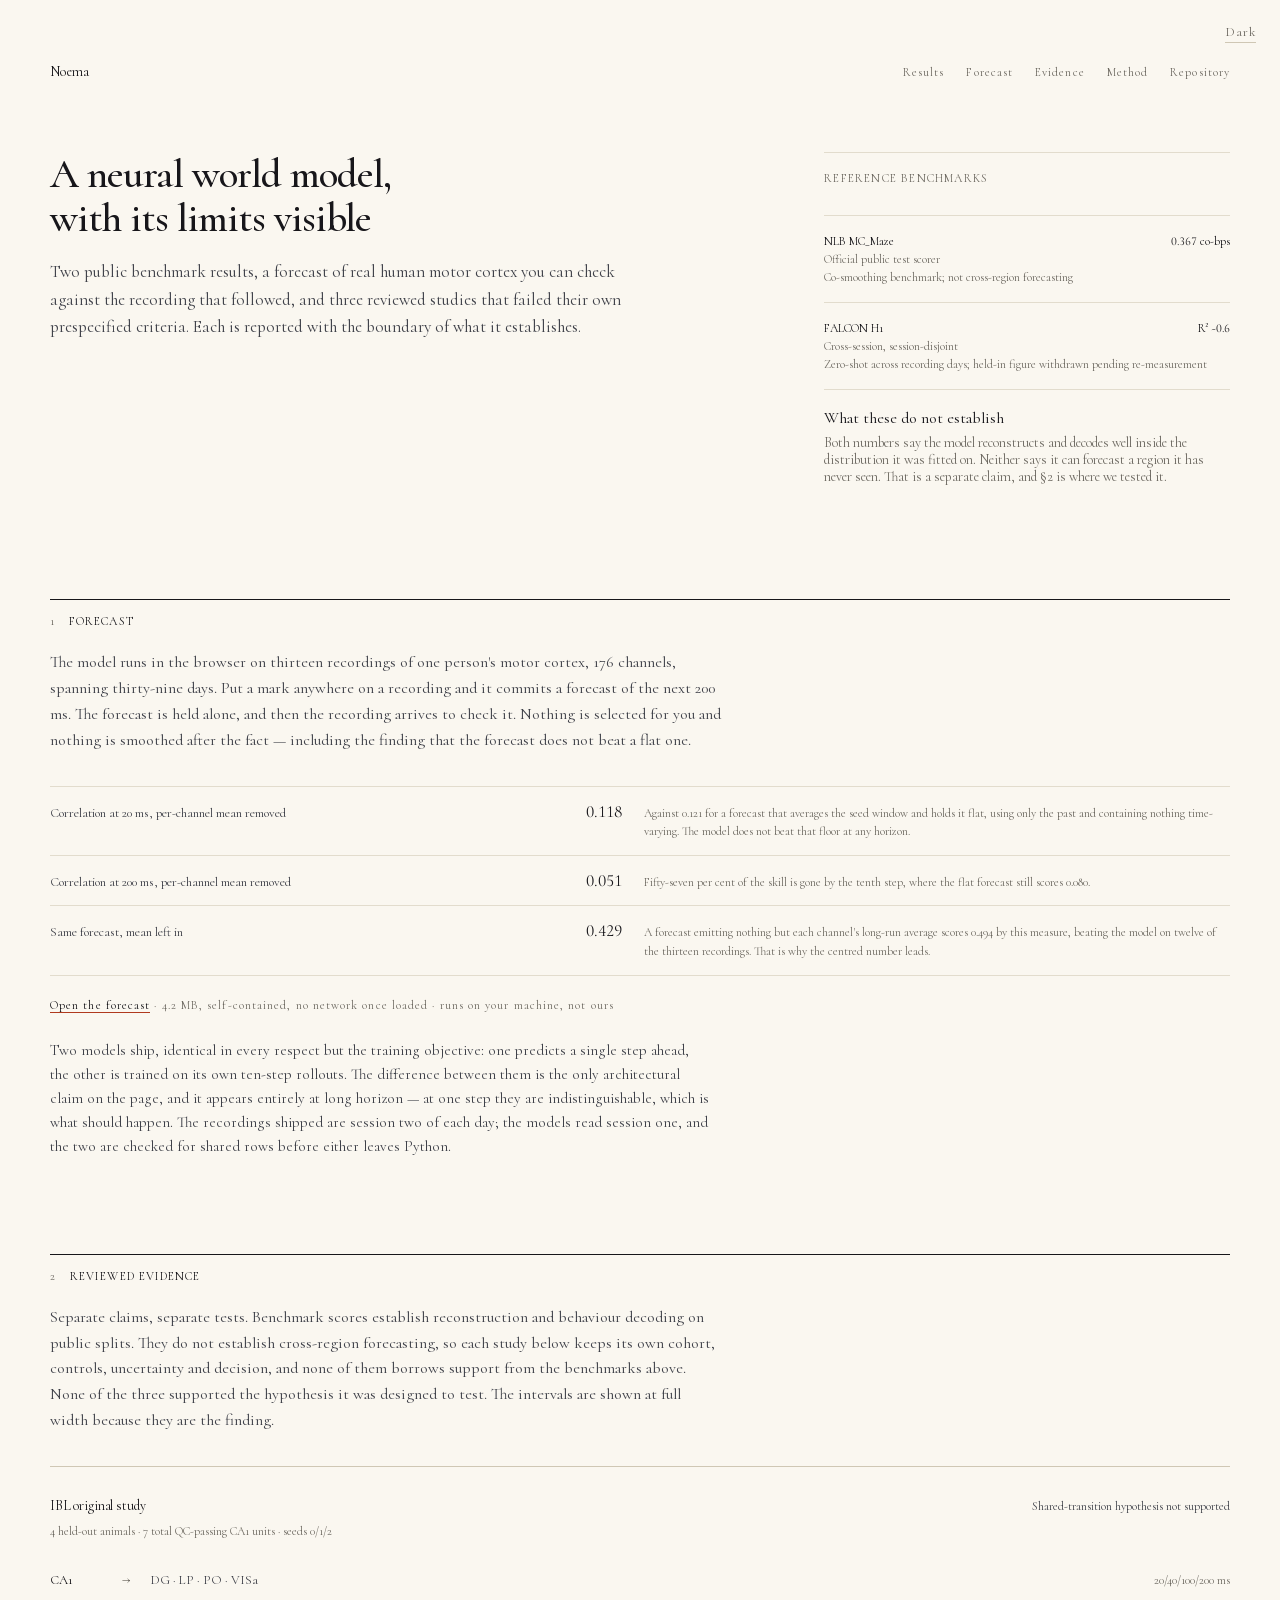
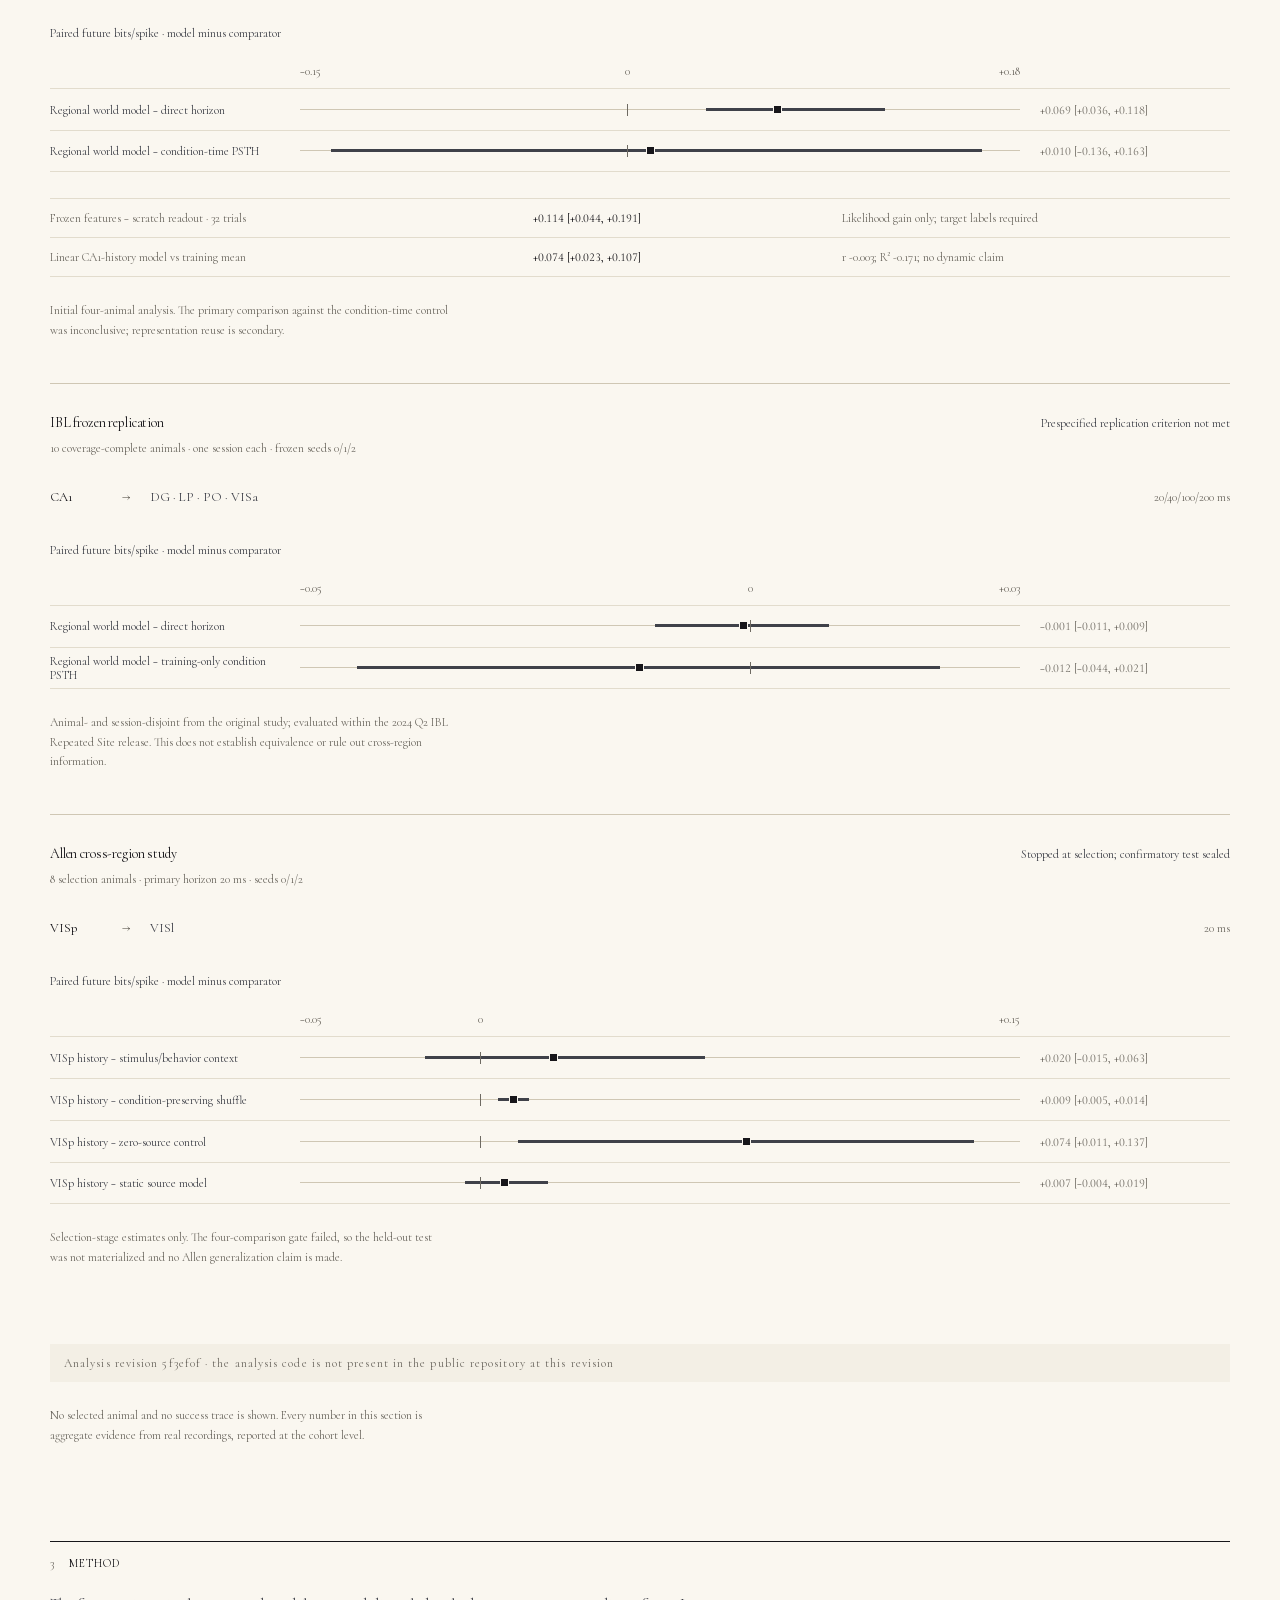
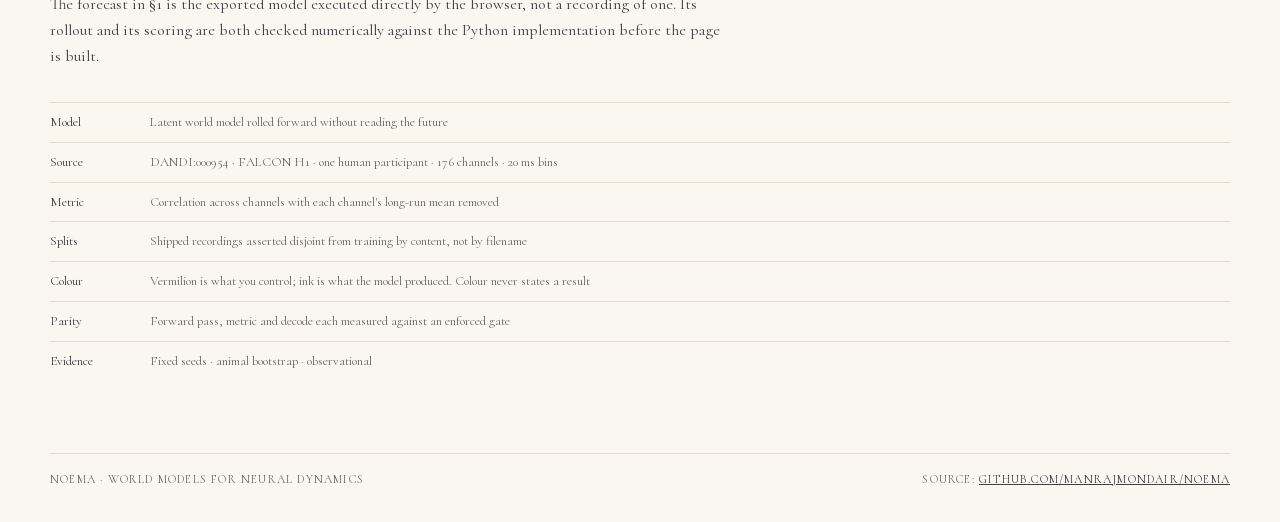
==== commit 5d69d27a: "retire the rollout figures: the model does not beat a flat forecast The published rollout numbers we" ====
--- a/demo/site/index.html
+++ b/demo/site/index.html
@@ -62,20 +62,22 @@
         176 channels, spanning thirty-nine days. Put a mark anywhere on a recording and it
         commits a forecast of the next 200 ms. The forecast is held alone, and then the
         recording arrives to check it. Nothing is selected for you and nothing is smoothed
-        after the fact.
+        after the fact — including the finding that the forecast does not beat a flat one.
       </p>
 
       <div class="ledger-flat" aria-label="Forecast skill, mean across thirteen recordings">
         <div class="lrow">
           <span>Correlation at 20 ms, per-channel mean removed</span>
           <b>0.118</b>
-          <small>The headline. Roughly four times what repeating the last bin achieves.</small>
+          <small>Against 0.121 for a forecast that averages the seed window and holds it
+            flat, using only the past and containing nothing time-varying. The model does
+            not beat that floor at any horizon.</small>
         </div>
         <div class="lrow">
           <span>Correlation at 200 ms, per-channel mean removed</span>
           <b>0.051</b>
-          <small>Fifty-seven per cent of the skill is gone by the tenth step, and repeating
-            the last bin has caught up.</small>
+          <small>Fifty-seven per cent of the skill is gone by the tenth step, where the
+            flat forecast still scores 0.080.</small>
         </div>
         <div class="lrow">
           <span>Same forecast, mean left in</span>
